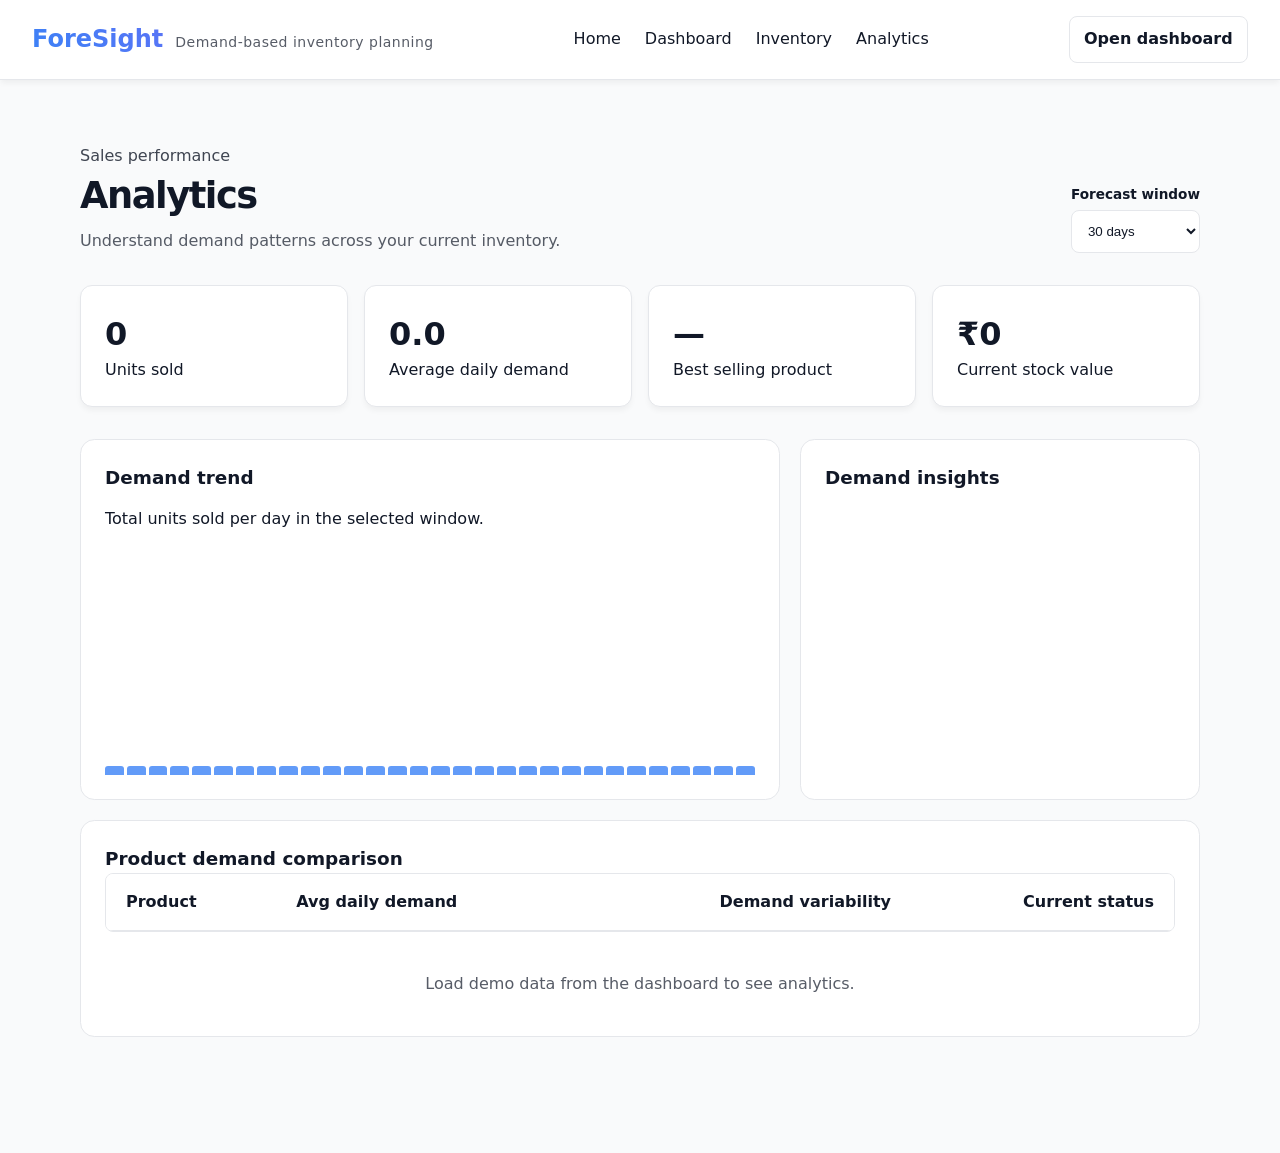
==== ForeSight/analytics.html @ 0a077c53 "Add Inventory and Analytics pages with navigation" ====
<!DOCTYPE html>
<html lang="en"><head><meta charset="UTF-8"><meta name="viewport" content="width=device-width, initial-scale=1.0"><title>Analytics | ForeSight</title><link rel="stylesheet" href="style.css"></head><body><nav class="navbar"><a class="nav-brand" href="index.html">ForeSight <span class="slogan">Demand-based inventory planning</span></a><ul class="nav-links"><li><a href="index.html">Home</a></li><li><a href="dashboard.html">Dashboard</a></li><li><a href="inventory.html">Inventory</a></li><li><a class="active" href="analytics.html">Analytics</a></li></ul><a class="nav-cta" href="dashboard.html">Open dashboard</a></nav><main class="app-page"><header class="dashboard-header"><div><p class="eyebrow">Sales performance</p><h1>Analytics</h1><p>Understand demand patterns across your current inventory.</p></div><label class="window-picker" for="analytics-window">Forecast window <select id="analytics-window"><option value="7">7 days</option><option value="14">14 days</option><option value="30" selected>30 days</option><option value="60">60 days</option></select></label></header><section class="summary-grid"><article class="summary-card"><span id="analytics-sales" class="count">0</span><span class="label">Units sold</span></article><article class="summary-card"><span id="analytics-demand" class="count">0</span><span class="label">Average daily demand</span></article><article class="summary-card"><span id="analytics-best" class="count count-text">—</span><span class="label">Best selling product</span></article><article class="summary-card"><span id="analytics-value" class="count">₹0</span><span class="label">Current stock value</span></article></section><section class="analytics-layout"><section class="workspace-card"><h2>Demand trend</h2><p>Total units sold per day in the selected window.</p><div id="trend-chart" class="trend-chart"></div></section><section class="workspace-card"><h2>Demand insights</h2><div id="insights-list" class="insights-list"></div></section></section><section class="workspace-card"><h2>Product demand comparison</h2><div class="table-scroll"><table><thead><tr><th>Product</th><th>Avg daily demand</th><th>Demand variability</th><th>Current status</th></tr></thead><tbody id="analytics-body"></tbody></table></div><p id="analytics-empty" class="empty-copy">Load demo data from the dashboard to see analytics.</p></section></main><script src="js/storage.js"></script><script src="js/forecast.js"></script><script src="js/analytics.js"></script></body></html>
---- ForeSight/style.css ----
:root {
    --bg: #f9fafb;
    --text: #111827;
    --card-bg: #ffffff;
    --border: #e5e7eb;
    --primary: #3b82f6;
    --primary-hover: #2563eb;

    --status-reorder-text: #b91c1c;
    --status-reorder-border: #fca5a5;
    --status-reorder-bg: #fef2f2;

    --status-low-text: #a16207;
    --status-low-border: #fde047;
    --status-low-bg: #fef9c3;

    --status-ok-text: #15803d;
    --status-ok-border: #86efac;
    --status-ok-bg: #f0fdf4;
}

@media (prefers-color-scheme: dark) {
    :root {
        --bg: #111827;
        --text: #f9fafb;
        --card-bg: #1f2937;
        --border: #374151;
        --primary: #3b82f6;
        --primary-hover: #60a5fa;

        --status-reorder-text: #fca5a5;
        --status-reorder-border: #991b1b;
        --status-reorder-bg: #450a0a;

        --status-low-text: #fde047;
        --status-low-border: #a16207;
        --status-low-bg: #422c00;

        --status-ok-text: #86efac;
        --status-ok-border: #166534;
        --status-ok-bg: #052e16;
    }
}

html {
    scroll-behavior: smooth;
    scroll-padding-top: 80px;
}

body {
    font-family: system-ui, -apple-system, sans-serif;
    background-color: var(--bg);
    color: var(--text);
    margin: 0;
    padding: 0 2rem 2rem 2rem;
    line-height: 1.5;
}

.navbar {
    position: sticky;
    top: 0;
    background: var(--card-bg);
    padding: 1rem 2rem;
    margin: 0 -2rem 2rem -2rem;
    display: flex;
    justify-content: space-between;
    align-items: center;
    border-bottom: 1px solid var(--border);
    z-index: 100;
    box-shadow: 0 4px 6px -1px rgba(0, 0, 0, 0.05);
}

.nav-brand {
    font-size: 1.5rem;
    font-weight: 800;
    color: var(--primary);
    background: linear-gradient(45deg, var(--primary), #8b5cf6);
    -webkit-background-clip: text;
    -webkit-text-fill-color: transparent;
    display: flex;
    align-items: baseline;
    gap: 0.75rem;
}

.nav-brand .slogan {
    font-size: 0.875rem;
    font-weight: 500;
    -webkit-text-fill-color: var(--text);
    color: var(--text);
    opacity: 0.7;
    background: none;
    letter-spacing: 0.5px;
}

.nav-links {
    list-style: none;
    display: flex;
    gap: 1.5rem;
    margin: 0;
    padding: 0;
}

.nav-links a {
    text-decoration: none;
    color: var(--text);
    font-weight: 500;
    transition: color 0.2s ease;
}

.nav-links a:hover {
    color: var(--primary);
}

header {
    margin-bottom: 2rem;
}

header h1 {
    margin: 0 0 0.5rem 0;
}

header p {
    margin: 0;
    color: var(--text);
    opacity: 0.8;
}

.summary-grid {
    display: grid;
    grid-template-columns: repeat(auto-fit, minmax(200px, 1fr));
    gap: 1rem;
    margin-bottom: 2rem;
}

.summary-card {
    background: var(--card-bg);
    border: 1px solid var(--border);
    border-radius: 0.75rem;
    padding: 1.5rem;
    display: flex;
    flex-direction: column;
    box-shadow: 0 4px 6px -1px rgba(0, 0, 0, 0.05);
    transition: transform 0.2s ease, box-shadow 0.2s ease;
}

.summary-card:hover {
    transform: translateY(-2px);
    box-shadow: 0 10px 15px -3px rgba(0, 0, 0, 0.1);
}

.summary-card .count {
    font-size: 2rem;
    font-weight: bold;
}

form.card {
    background: var(--card-bg);
    border: 1px solid var(--border);
    border-radius: 0.75rem;
    padding: 2rem;
    margin-bottom: 2rem;
    box-shadow: 0 4px 6px -1px rgba(0, 0, 0, 0.05);
}

.form-row {
    margin-bottom: 1rem;
    display: flex;
    flex-direction: column;
}

.form-row label {
    margin-bottom: 0.25rem;
    font-weight: 500;
}

input,
select {
    padding: 0.75rem;
    border: 1px solid var(--border);
    border-radius: 0.5rem;
    background: var(--card-bg);
    color: var(--text);
    transition: border-color 0.2s ease, box-shadow 0.2s ease;
}

input:focus-visible,
select:focus-visible {
    outline: none;
    border-color: var(--primary);
    box-shadow: 0 0 0 3px rgba(59, 130, 246, 0.2);
}

button:focus-visible {
    outline: 2px solid var(--primary);
    outline-offset: 2px;
}

button {
    background: var(--primary);
    color: white;
    border: none;
    padding: 0.75rem 1.5rem;
    border-radius: 0.5rem;
    cursor: pointer;
    font-weight: 600;
    transition: background-color 0.2s ease, transform 0.1s ease;
}

button:hover {
    background: var(--primary-hover);
    transform: translateY(-1px);
}

button:active {
    transform: translateY(0);
}

.window-control {
    display: flex;
    gap: 1rem;
    align-items: center;
    margin-bottom: 1rem;
    flex-wrap: wrap;
}

.table-scroll {
    overflow-x: auto;
    background: var(--card-bg);
    border: 1px solid var(--border);
    border-radius: 0.5rem;
}

table {
    width: 100%;
    border-collapse: collapse;
}

th, td {
    padding: 1rem 1.25rem;
    text-align: left;
    border-bottom: 1px solid var(--border);
    white-space: nowrap;
}

th {
    background: var(--card-bg);
    position: sticky;
    top: 0;
    font-weight: 600;
}

td:nth-child(n+3) {
    text-align: right;
    font-variant-numeric: tabular-nums;
}

th:nth-child(n+3) {
    text-align: right;
}

.category-badge {
    background: rgba(128, 128, 128, 0.1);
    padding: 0.25rem 0.5rem;
    border-radius: 0.25rem;
    font-size: 0.75rem;
    font-weight: 600;
    text-transform: uppercase;
    letter-spacing: 0.5px;
    color: var(--text);
    opacity: 0.8;
}

.status-reorder {
    background-color: var(--status-reorder-bg);
}

.status-low {
    background-color: var(--status-low-bg);
}

.status-ok {
    background-color: var(--status-ok-bg);
}

span.status-reorder,
span.status-low,
span.status-ok {
    display: inline-block;
    padding: 0.25rem 0.75rem;
    border-radius: 9999px;
    font-size: 0.875rem;
    font-weight: 500;
}

span.status-reorder {
    color: var(--status-reorder-text);
    border: 1px solid var(--status-reorder-border);
}

span.status-low {
    color: var(--status-low-text);
    border: 1px solid var(--status-low-border);
}

span.status-ok {
    color: var(--status-ok-text);
    border: 1px solid var(--status-ok-border);
}

#empty-state {
    text-align: center;
    padding: 3rem;
    color: var(--text);
    opacity: 0.7;
    background: var(--card-bg);
    border: 1px dashed var(--border);
    border-radius: 0.5rem;
}

#toast {
    position: fixed;
    bottom: 2rem;
    right: 2rem;
    background: var(--text);
    color: var(--bg);
    padding: 1rem 1.5rem;
    border-radius: 0.5rem;
    box-shadow: 0 4px 6px -1px rgba(0, 0, 0, 0.1);
    z-index: 50;
    transition: opacity 0.3s;
}

.hidden {
    display: none !important;
}

@media (max-width: 700px) {
    .table-scroll {
        overflow-x: auto;
    }
}

.modal {
    position: fixed;
    top: 0; left: 0; right: 0; bottom: 0;
    background: rgba(0, 0, 0, 0.5);
    display: flex;
    justify-content: center;
    align-items: center;
    z-index: 1000;
    backdrop-filter: blur(4px);
    
    opacity: 0;
    visibility: hidden;
    transition: opacity 0.3s ease, visibility 0.3s ease;
}

.modal.show {
    opacity: 1;
    visibility: visible;
}

.modal-content {
    background: var(--card-bg);
    border-radius: 0.75rem;
    width: 90%;
    max-width: 500px;
    max-height: 80vh;
    box-shadow: 0 20px 25px -5px rgba(0, 0, 0, 0.1);
    
    display: flex;
    flex-direction: column;
    overflow: hidden;
    
    transform: translateY(20px) scale(0.95);
    transition: transform 0.4s cubic-bezier(0.175, 0.885, 0.32, 1.275);
}

.modal.show .modal-content {
    transform: translateY(0) scale(1);
}

.modal-header {
    display: flex;
    justify-content: space-between;
    align-items: center;
    padding: 1.5rem 2rem;
    border-bottom: 1px solid var(--border);
    background: var(--card-bg);
    z-index: 10;
}

.modal-header h2 {
    margin: 0;
    font-size: 1.25rem;
}

#modal-close {
    background: none;
    border: none;
    font-size: 2rem;
    line-height: 1;
    color: var(--text);
    cursor: pointer;
    padding: 0 0.5rem;
    opacity: 0.7;
}

#modal-close:hover {
    opacity: 1;
    background: none;
    transform: none;
}

.modal-list-container {
    padding: 1rem 2rem 2rem 2rem;
    overflow-y: auto;
    margin: 0;
}

.modal-list-container ul {
    list-style: none;
    padding: 0;
    margin: 0 0 1rem 0;
}

.modal-list-container li {
    padding: 0.75rem 0;
    border-bottom: 1px solid var(--border);
    display: flex;
    justify-content: space-between;
    align-items: center;
}

.modal-list-container ul li:last-child {
    border-bottom: none;
}

.modal-list-container li span {
    font-size: 0.875rem;
    opacity: 0.7;
    background: var(--bg);
    padding: 0.25rem 0.5rem;
    border-radius: 0.25rem;
}

/* Four-page Phase 1 product experience */
.nav-cta, .button-secondary { border: 1px solid var(--border); border-radius: .5rem; color: var(--text); font-weight: 700; padding: .65rem .9rem; text-decoration: none; background: var(--card-bg); }
.nav-cta:hover, .button-secondary:hover { border-color: var(--primary); color: var(--primary); }
.marketing-page { padding-bottom: 0; }.hero, .feature-section, .steps-section, .final-cta, .app-page { max-width: 1120px; margin-left: auto; margin-right: auto; }.hero { display: grid; grid-template-columns: 1.05fr .95fr; gap: 4rem; align-items: center; padding: 5rem 0; }.hero h1 { font-size: clamp(2.7rem, 6vw, 4.8rem); letter-spacing: -.06em; line-height: 1.02; margin: 0 0 1.25rem; }.hero-copy { font-size: 1.15rem; max-width: 590px; opacity: .75; }.hero-actions, .quick-actions, .toolbar-actions, .form-actions { align-items: center; display: flex; gap: 1rem; flex-wrap: wrap; }.hero-actions { margin-top: 2rem; }.text-link { color: var(--primary); font-weight: 700; text-decoration: none; }.preview-card, .workspace-card, .info-card, .final-cta { background: var(--card-bg); border: 1px solid var(--border); border-radius: .9rem; }.preview-card { box-shadow: 0 24px 50px rgba(15,23,42,.12); padding: 1.5rem; }.preview-top, .preview-stats, .preview-row, .section-toolbar, .dashboard-header, .sale-card, .product-item { display: flex; justify-content: space-between; gap: 1rem; }.preview-label, .preview-date { font-size: .8rem; margin: 0 0 .25rem; opacity: .65; }.preview-stats { margin: 1.5rem 0; }.preview-stats div { background: var(--bg); border-radius: .65rem; display: grid; flex: 1; padding: .9rem; }.preview-stats strong { font-size: 1.4rem; }.preview-stats span { font-size: .78rem; opacity: .7; }.preview-alert { color: var(--status-reorder-text); }.preview-table { border: 1px solid var(--border); border-radius: .6rem; overflow: hidden; }.preview-row { align-items: center; border-bottom: 1px solid var(--border); font-size: .82rem; padding: .85rem; }.preview-row:last-child { border-bottom: 0; }.preview-head { background: var(--bg); font-weight: 700; opacity: .75; }.preview-badge, .product-metrics b { border-radius: 999px; padding: .25rem .5rem; }.preview-badge { font-size: .7rem; }.preview-badge.danger { background: var(--status-reorder-bg); color: var(--status-reorder-text); }.preview-badge.success { background: var(--status-ok-bg); color: var(--status-ok-text); }
.feature-section, .steps-section { padding: 4rem 0; }.section-heading { max-width: 620px; margin-bottom: 2rem; }.section-heading h2, .final-cta h2 { font-size: clamp(1.8rem, 3vw, 2.6rem); letter-spacing: -.035em; margin: 0 0 .75rem; }.section-heading > p:last-child { opacity: .75; }.feature-grid, .steps { display: grid; grid-template-columns: repeat(3, 1fr); gap: 1rem; }.feature-grid .info-card { padding: 1.5rem; }.feature-icon { color: var(--primary); font-size: 1.5rem; }.feature-grid h3, .steps h3 { margin: .7rem 0 .45rem; }.steps { grid-template-columns: repeat(4,1fr); list-style: none; margin: 0; padding: 0; }.steps li { border-top: 2px solid var(--border); padding-top: 1rem; }.steps li > span { color: var(--primary); font-weight: 800; }.steps p { margin: 0; opacity: .7; }.final-cta { align-items: center; display: flex; justify-content: space-between; margin-bottom: 4rem; padding: 2.5rem; }.site-footer { border-top: 1px solid var(--border); display: flex; flex-wrap: wrap; gap: 1rem 2rem; justify-content: space-between; margin: 0 -2rem; padding: 2rem; }.site-footer p, .site-footer small { opacity: .65; }.site-footer div { display: flex; gap: 1rem; }.site-footer a { color: var(--text); text-decoration: none; }
.app-page { padding: 2rem 0 4rem; }.dashboard-header { align-items: end; margin-bottom: 2rem; }.dashboard-header h1 { margin: 0; font-size: 2.3rem; letter-spacing: -.04em; }.dashboard-header p:not(.eyebrow), .section-toolbar p, .sale-card p:not(.eyebrow) { margin: .35rem 0 0; opacity: .7; }.workspace-card { margin-bottom: 1.25rem; padding: 1.5rem; }.section-toolbar { align-items: center; margin-bottom: 1.25rem; }.section-toolbar h2, .workspace-card h2 { font-size: 1.15rem; margin: 0; }.summary-card { cursor: pointer; text-align: left; }.summary-card.status-card-reorder { border-left: 4px solid var(--status-reorder-text); }.summary-card.status-card-low { border-left: 4px solid var(--status-low-text); }.summary-card.status-card-ok { border-left: 4px solid var(--status-ok-text); }.button-danger { background: var(--status-reorder-text); }.sale-card { align-items: center; }.sale-card > div { max-width: 360px; }.sale-card form { display: grid; flex: 1; gap: .75rem; grid-template-columns: repeat(4, 1fr); }.sale-card .form-row { margin: 0; }.sale-card button { align-self: end; }.inventory-layout { display: grid; grid-template-columns: minmax(310px,.8fr) minmax(0,1.2fr); gap: 1.25rem; }.form-grid { display: grid; grid-template-columns: repeat(2,1fr); gap: .75rem; }.form-grid .form-row { margin: 0; }.form-actions { margin-top: 1rem; justify-content: end; }.product-list { display: grid; gap: .75rem; }.product-item { align-items: center; background: var(--bg); border: 1px solid var(--border); border-radius: .6rem; padding: 1rem; }.product-item h3 { font-size: 1rem; margin: 0 0 .3rem; }.product-item p { font-size: .85rem; margin: 0; opacity: .7; }.product-metrics { align-items: center; display: flex; flex-wrap: wrap; gap: .6rem; font-size: .8rem; justify-content: end; }.empty-copy { opacity: .7; text-align: center; padding: 1.5rem 0 0; }.analytics-layout { display: grid; grid-template-columns: 1.4fr .8fr; gap: 1.25rem; }.trend-chart { align-items: end; display: flex; gap: 3px; height: 220px; margin-top: 1.5rem; }.trend-chart span { background: var(--primary); border-radius: 3px 3px 0 0; flex: 1; min-width: 2px; opacity: .8; }.insights-list { display: grid; gap: .75rem; margin-top: 1rem; }.insights-list p { background: var(--bg); border-radius: .5rem; margin: 0; padding: .85rem; }.window-picker { display: grid; font-size: .85rem; gap: .3rem; font-weight: 700; }
@media (max-width: 800px) { .hero, .inventory-layout, .analytics-layout { grid-template-columns: 1fr; gap: 2rem; }.feature-grid, .steps { grid-template-columns: 1fr 1fr; }.sale-card { align-items: stretch; flex-direction: column; }.sale-card form { grid-template-columns: 1fr 1fr; }.dashboard-header { align-items: flex-start; flex-direction: column; }.site-footer { margin: 0 -2rem; } }
@media (max-width: 520px) { .feature-grid, .steps, .form-grid, .sale-card form { grid-template-columns: 1fr; }.hero { padding: 3rem 0; }.final-cta { align-items: flex-start; flex-direction: column; }.preview-stats { flex-direction: column; }.product-item { align-items: flex-start; flex-direction: column; }.product-metrics { justify-content: flex-start; } }
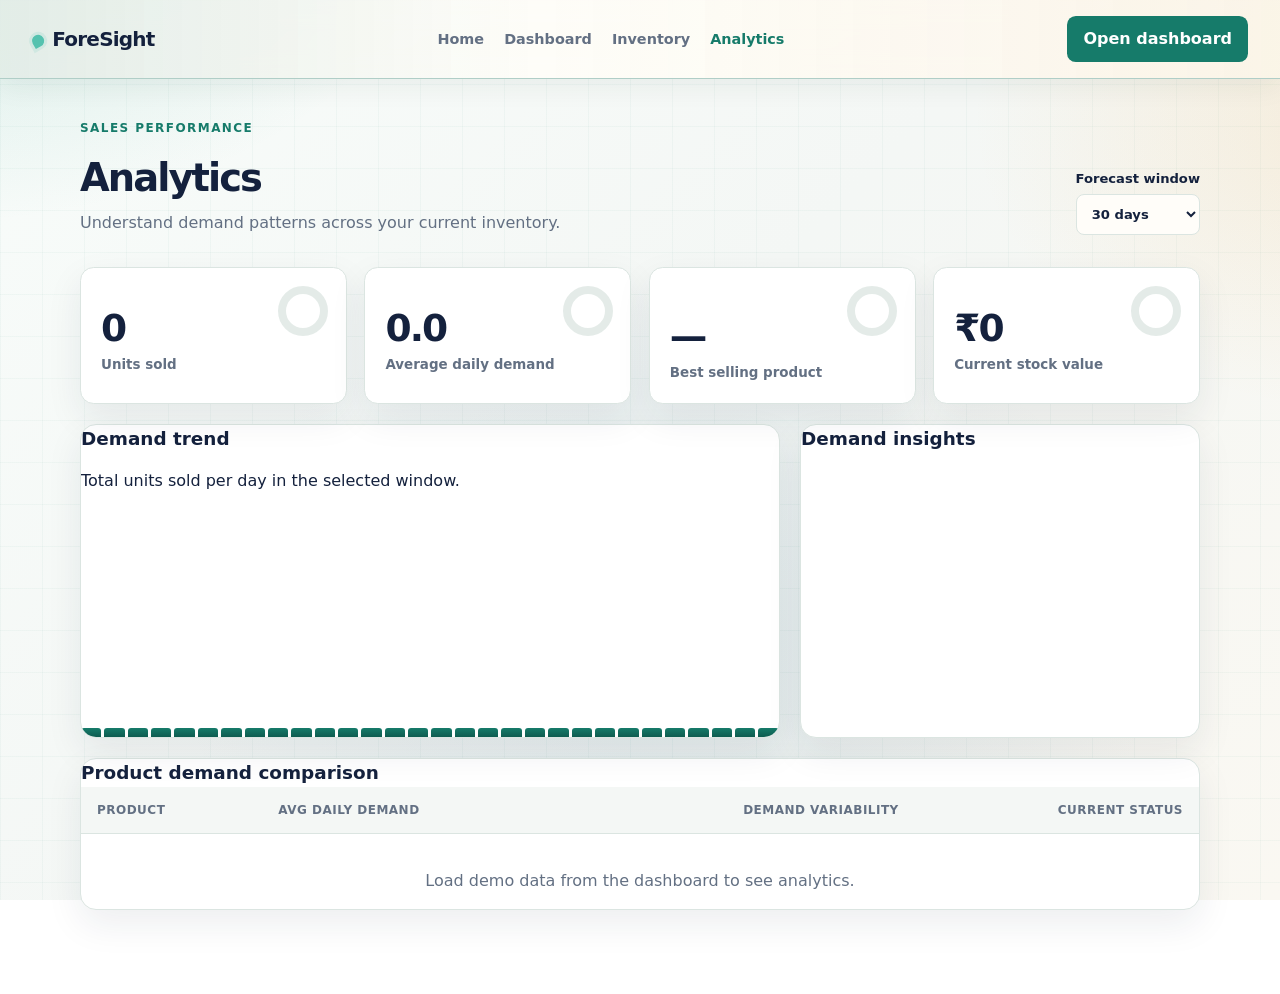
==== commit 2d35d250: "Updated Inventory Page's UI" ====
--- a/ForeSight/analytics.html
+++ b/ForeSight/analytics.html
@@ -1,2 +1,2 @@
 <!DOCTYPE html>
-<html lang="en"><head><meta charset="UTF-8"><meta name="viewport" content="width=device-width, initial-scale=1.0"><title>Analytics | ForeSight</title><link rel="stylesheet" href="style.css"></head><body><nav class="navbar"><a class="nav-brand" href="index.html">ForeSight <span class="slogan">Demand-based inventory planning</span></a><ul class="nav-links"><li><a href="index.html">Home</a></li><li><a href="dashboard.html">Dashboard</a></li><li><a href="inventory.html">Inventory</a></li><li><a class="active" href="analytics.html">Analytics</a></li></ul><a class="nav-cta" href="dashboard.html">Open dashboard</a></nav><main class="app-page"><header class="dashboard-header"><div><p class="eyebrow">Sales performance</p><h1>Analytics</h1><p>Understand demand patterns across your current inventory.</p></div><label class="window-picker" for="analytics-window">Forecast window <select id="analytics-window"><option value="7">7 days</option><option value="14">14 days</option><option value="30" selected>30 days</option><option value="60">60 days</option></select></label></header><section class="summary-grid"><article class="summary-card"><span id="analytics-sales" class="count">0</span><span class="label">Units sold</span></article><article class="summary-card"><span id="analytics-demand" class="count">0</span><span class="label">Average daily demand</span></article><article class="summary-card"><span id="analytics-best" class="count count-text">—</span><span class="label">Best selling product</span></article><article class="summary-card"><span id="analytics-value" class="count">₹0</span><span class="label">Current stock value</span></article></section><section class="analytics-layout"><section class="workspace-card"><h2>Demand trend</h2><p>Total units sold per day in the selected window.</p><div id="trend-chart" class="trend-chart"></div></section><section class="workspace-card"><h2>Demand insights</h2><div id="insights-list" class="insights-list"></div></section></section><section class="workspace-card"><h2>Product demand comparison</h2><div class="table-scroll"><table><thead><tr><th>Product</th><th>Avg daily demand</th><th>Demand variability</th><th>Current status</th></tr></thead><tbody id="analytics-body"></tbody></table></div><p id="analytics-empty" class="empty-copy">Load demo data from the dashboard to see analytics.</p></section></main><script src="js/storage.js"></script><script src="js/forecast.js"></script><script src="js/analytics.js"></script></body></html>
+<html lang="en"><head><meta charset="UTF-8"><meta name="viewport" content="width=device-width, initial-scale=1.0"><title>Analytics | ForeSight</title><link rel="icon" href="favicon.svg" type="image/svg+xml"><link rel="stylesheet" href="style.css"></head><body><nav class="navbar"><a class="nav-brand" href="index.html">ForeSight <span class="slogan">Demand-based inventory planning</span></a><ul class="nav-links"><li><a href="index.html">Home</a></li><li><a href="dashboard.html">Dashboard</a></li><li><a href="inventory.html">Inventory</a></li><li><a class="active" href="analytics.html">Analytics</a></li></ul><a class="nav-cta" href="dashboard.html">Open dashboard</a></nav><main class="app-page"><header class="dashboard-header"><div><p class="eyebrow">Sales performance</p><h1>Analytics</h1><p>Understand demand patterns across your current inventory.</p></div><label class="window-picker" for="analytics-window">Forecast window <select id="analytics-window"><option value="7">7 days</option><option value="14">14 days</option><option value="30" selected>30 days</option><option value="60">60 days</option></select></label></header><section class="summary-grid"><article class="summary-card"><span id="analytics-sales" class="count">0</span><span class="label">Units sold</span></article><article class="summary-card"><span id="analytics-demand" class="count">0</span><span class="label">Average daily demand</span></article><article class="summary-card"><span id="analytics-best" class="count count-text">—</span><span class="label">Best selling product</span></article><article class="summary-card"><span id="analytics-value" class="count">₹0</span><span class="label">Current stock value</span></article></section><section class="analytics-layout"><section class="workspace-card"><h2>Demand trend</h2><p>Total units sold per day in the selected window.</p><div id="trend-chart" class="trend-chart"></div></section><section class="workspace-card"><h2>Demand insights</h2><div id="insights-list" class="insights-list"></div></section></section><section class="workspace-card"><h2>Product demand comparison</h2><div class="table-scroll"><table><thead><tr><th>Product</th><th>Avg daily demand</th><th>Demand variability</th><th>Current status</th></tr></thead><tbody id="analytics-body"></tbody></table></div><p id="analytics-empty" class="empty-copy">Load demo data from the dashboard to see analytics.</p></section></main><script src="js/storage.js"></script><script src="js/forecast.js"></script><script src="js/analytics.js"></script></body></html>
--- a/ForeSight/style.css
+++ b/ForeSight/style.css
@@ -1,454 +1,419 @@
-:root {
-    --bg: #f9fafb;
-    --text: #111827;
-    --card-bg: #ffffff;
-    --border: #e5e7eb;
-    --primary: #3b82f6;
-    --primary-hover: #2563eb;
-
-    --status-reorder-text: #b91c1c;
-    --status-reorder-border: #fca5a5;
-    --status-reorder-bg: #fef2f2;
-
-    --status-low-text: #a16207;
-    --status-low-border: #fde047;
-    --status-low-bg: #fef9c3;
-
-    --status-ok-text: #15803d;
-    --status-ok-border: #86efac;
-    --status-ok-bg: #f0fdf4;
-}
-
-@media (prefers-color-scheme: dark) {
-    :root {
-        --bg: #111827;
-        --text: #f9fafb;
-        --card-bg: #1f2937;
-        --border: #374151;
-        --primary: #3b82f6;
-        --primary-hover: #60a5fa;
-
-        --status-reorder-text: #fca5a5;
-        --status-reorder-border: #991b1b;
-        --status-reorder-bg: #450a0a;
-
-        --status-low-text: #fde047;
-        --status-low-border: #a16207;
-        --status-low-bg: #422c00;
-
-        --status-ok-text: #86efac;
-        --status-ok-border: #166534;
-        --status-ok-bg: #052e16;
+:root { --ink:#14213d; --muted:#637083; --paper:#fffdf9; --canvas:#f4f7f5; --card:#ffffff; --line:#dbe5e1; --brand:#167b6a; --brand-dark:#0e5c50; --accent:#f0ae4f; --danger:#d65d4a; --danger-soft:#fff1ed; --warning:#b87916; --warning-soft:#fff8e8; --success:#267b58; --success-soft:#ecf8f1; --shadow:0 14px 36px rgba(20,33,61,.08); }
+@media (prefers-color-scheme: dark) { :root { --ink:#eef5f2; --muted:#b2c0ba; --paper:#12201f; --canvas:#0c1716; --card:#162625; --line:#29403d; --brand:#52bba9; --brand-dark:#8de0d0; --accent:#f3c46c; --danger:#ff9c89; --danger-soft:#452824; --warning:#ffd375; --warning-soft:#3d331d; --success:#86d5ac; --success-soft:#173c2d; --shadow:none; } }
+* { box-sizing:border-box; } html { scroll-behavior:smooth; } body { background:radial-gradient(ellipse 52rem 33rem at -6% -12%,rgba(56,164,143,.22),transparent 63%),radial-gradient(ellipse 40rem 29rem at 108% 13%,rgba(240,174,79,.16),transparent 64%),radial-gradient(ellipse 46rem 34rem at 52% 72%,rgba(76,142,176,.12),transparent 67%),radial-gradient(ellipse 34rem 24rem at 50% 116%,rgba(76,157,135,.13),transparent 65%),linear-gradient(rgba(22,123,106,.035) 1px,transparent 1px),linear-gradient(90deg,rgba(22,123,106,.035) 1px,transparent 1px),linear-gradient(135deg,#f8fcfa 0%,var(--canvas) 48%,#faf8f2 100%); background-attachment:fixed; background-size:auto,auto,auto,auto,42px 42px,42px 42px,auto; color:var(--ink); font-family:Inter,ui-sans-serif,system-ui,-apple-system,"Segoe UI",sans-serif; line-height:1.5; margin:0; padding:0 2rem; } a { color:inherit; } button,input,select { font:inherit; } button { border:0; cursor:pointer; } button:focus-visible,a:focus-visible,input:focus-visible,select:focus-visible { outline:3px solid color-mix(in srgb,var(--brand) 35%,transparent); outline-offset:3px; }
+.navbar { align-items:center; background:color-mix(in srgb,var(--paper) 92%,transparent); backdrop-filter:blur(12px); border-bottom:1px solid var(--line); display:flex; gap:1.5rem; justify-content:space-between; margin:0 -2rem; padding:1rem 2rem; position:sticky; top:0; z-index:10; }.nav-brand { color:var(--ink); font-size:1.25rem; font-weight:850; letter-spacing:-.04em; text-decoration:none; white-space:nowrap; }.nav-brand::before { background:var(--brand); border-radius:50% 50% 50% 0; content:""; display:inline-block; height:.65rem; margin-right:.45rem; transform:rotate(-30deg); width:.65rem; }.slogan { color:var(--muted); font-size:.72rem; font-weight:600; letter-spacing:0; margin-left:.35rem; }.nav-links { display:flex; gap:1.25rem; list-style:none; margin:0; padding:0; }.nav-links a { color:var(--muted); font-size:.9rem; font-weight:700; text-decoration:none; }.nav-links a:hover,.nav-links .active { color:var(--brand); }.nav-cta,.button-link,button:not(#modal-close) { background:var(--brand); border-radius:.55rem; color:white; font-weight:800; padding:.7rem 1rem; text-decoration:none; transition:transform .18s,background .18s; }.nav-cta:hover,.button-link:hover,button:not(#modal-close):hover { background:var(--brand-dark); transform:translateY(-1px); }.button-secondary { background:transparent; border:1px solid var(--line); border-radius:.55rem; color:var(--ink); font-weight:800; padding:.68rem .95rem; text-decoration:none; }.button-danger { background:var(--danger)!important; }.hidden { display:none!important; }.eyebrow { color:var(--brand); font-size:.75rem; font-weight:850; letter-spacing:.12em; margin:0 0 .7rem; text-transform:uppercase; }
+.hero,.feature-section,.steps-section,.final-cta,.app-page { margin-left:auto; margin-right:auto; max-width:1120px; }.hero { align-items:center; display:grid; gap:4rem; grid-template-columns:1fr .9fr; padding:5.5rem 0; }.hero h1 { font-size:clamp(2.8rem,6vw,5rem); letter-spacing:-.07em; line-height:1; margin:0; }.hero-copy { color:var(--muted); font-size:1.1rem; margin:1.4rem 0 0; max-width:560px; }.hero-actions { align-items:center; display:flex; gap:1.3rem; margin-top:2rem; }.text-link { color:var(--brand); font-weight:800; text-decoration:none; }.preview-card,.workspace-card,.info-card,.final-cta { background:var(--card); border:1px solid var(--line); border-radius:1rem; box-shadow:var(--shadow); }.preview-card { padding:1.5rem; }.preview-top,.preview-stats,.preview-row,.section-toolbar,.dashboard-header,.sale-card,.product-item { display:flex; gap:1rem; justify-content:space-between; }.preview-label,.preview-date { color:var(--muted); font-size:.78rem; margin:0 0 .2rem; }.preview-stats { margin:1.5rem 0; }.preview-stats div { background:var(--canvas); border-radius:.7rem; display:grid; flex:1; padding:.8rem; }.preview-stats strong { font-size:1.35rem; }.preview-stats span { color:var(--muted); font-size:.75rem; }.preview-alert strong { color:var(--danger); }.preview-table { border:1px solid var(--line); border-radius:.7rem; overflow:hidden; }.preview-row { align-items:center; border-bottom:1px solid var(--line); font-size:.8rem; padding:.8rem; }.preview-row:last-child { border:0; }.preview-head { background:var(--canvas); color:var(--muted); font-weight:800; }.preview-badge,.status-reorder,.status-low,.status-ok { border-radius:999px; display:inline-block; font-size:.75rem; font-weight:800; padding:.25rem .55rem; white-space:nowrap; }.danger,.status-reorder { background:var(--danger-soft); color:var(--danger); }.success,.status-ok { background:var(--success-soft); color:var(--success); }.status-low { background:var(--warning-soft); color:var(--warning); }
+.feature-section,.steps-section { padding:3.5rem 0; }.section-heading { margin-bottom:2rem; max-width:640px; }.section-heading h2,.final-cta h2 { font-size:clamp(1.9rem,3vw,2.7rem); letter-spacing:-.045em; line-height:1.1; margin:0; }.section-heading p:last-child { color:var(--muted); }.feature-grid,.steps { display:grid; gap:1rem; grid-template-columns:repeat(3,1fr); }.info-card { padding:1.5rem; }.feature-icon { color:var(--accent); font-size:1.5rem; }.info-card h3,.steps h3 { margin:.6rem 0 .35rem; }.info-card p,.steps p { color:var(--muted); margin:0; }.steps { grid-template-columns:repeat(4,1fr); list-style:none; margin:0; padding:0; }.steps li { border-top:2px solid var(--line); padding-top:1rem; }.steps li>span { color:var(--brand); font-weight:850; }.final-cta { align-items:center; display:flex; justify-content:space-between; margin-bottom:4rem; padding:2.5rem; }.site-footer { border-top:1px solid var(--line); color:var(--muted); display:flex; flex-wrap:wrap; font-size:.85rem; gap:1rem 2rem; justify-content:space-between; margin:0 -2rem; padding:2rem; }.site-footer .nav-brand { color:var(--ink); }.site-footer div { display:flex; gap:1rem; }.site-footer a { text-decoration:none; }
+.app-page { padding:2.5rem 0 4rem; }.dashboard-header { align-items:end; margin-bottom:2rem; }.dashboard-header h1 { font-size:2.4rem; letter-spacing:-.05em; margin:0; }.dashboard-header p:not(.eyebrow),.section-toolbar p,.sale-card p:not(.eyebrow) { color:var(--muted); margin:.3rem 0 0; }.quick-actions,.toolbar-actions,.form-actions { display:flex; flex-wrap:wrap; gap:.7rem; }.summary-grid { display:grid; gap:1rem; grid-template-columns:repeat(4,1fr); margin-bottom:1.25rem; }.summary-card { background:var(--card); border:1px solid var(--line); border-radius:.85rem; box-shadow:var(--shadow); color:var(--ink); display:flex; flex-direction:column; padding:1.25rem; text-align:left; }.summary-card .count { font-size:2rem; font-weight:850; letter-spacing:-.05em; }.summary-card .count-text { font-size:1rem; padding-top:.5rem; }.summary-card .label { color:var(--muted); font-size:.8rem; margin-top:.2rem; }.status-card-reorder { border-top:4px solid var(--danger); }.status-card-low { border-top:4px solid var(--warning); }.status-card-ok { border-top:4px solid var(--success); }.workspace-card { margin-bottom:1.25rem; padding:1.5rem; }.section-toolbar { align-items:center; margin-bottom:1.25rem; }.section-toolbar h2,.workspace-card h2 { font-size:1.15rem; margin:0; }.table-scroll { border:1px solid var(--line); border-radius:.7rem; overflow-x:auto; } table { border-collapse:collapse; min-width:870px; width:100%; } th,td { border-bottom:1px solid var(--line); padding:.9rem 1rem; text-align:left; white-space:nowrap; } th { background:var(--canvas); color:var(--muted); font-size:.75rem; letter-spacing:.04em; text-transform:uppercase; } td:nth-child(n+3),th:nth-child(n+3) { font-variant-numeric:tabular-nums; text-align:right; } tr:last-child td { border-bottom:0; } tr.status-reorder { background:color-mix(in srgb,var(--danger-soft) 50%,transparent); } tr.status-low { background:color-mix(in srgb,var(--warning-soft) 50%,transparent); } #empty-state,.empty-copy { color:var(--muted); padding:1.2rem 0 0; text-align:center; }.sale-card { align-items:center; }.sale-card>div { max-width:360px; }.sale-card form { display:grid; flex:1; gap:.7rem; grid-template-columns:repeat(4,1fr); }.form-row { display:flex; flex-direction:column; gap:.35rem; }.form-row label,.window-picker { font-size:.82rem; font-weight:800; } input,select { background:var(--paper); border:1px solid var(--line); border-radius:.5rem; color:var(--ink); padding:.7rem; }.inventory-layout { display:grid; gap:1.25rem; grid-template-columns:.8fr 1.2fr; }.form-grid { display:grid; gap:.75rem; grid-template-columns:repeat(2,1fr); }.form-actions { justify-content:end; margin-top:1.1rem; }.product-list { display:grid; gap:.75rem; }.product-item { align-items:center; background:var(--canvas); border:1px solid var(--line); border-radius:.65rem; padding:1rem; }.product-item h3 { margin:0 0 .25rem; }.product-item p { color:var(--muted); font-size:.85rem; margin:0; }.product-metrics { align-items:center; display:flex; flex-wrap:wrap; font-size:.8rem; gap:.55rem; justify-content:end; }.analytics-layout { display:grid; gap:1.25rem; grid-template-columns:1.4fr .8fr; }.trend-chart { align-items:end; display:flex; gap:3px; height:220px; margin-top:1.5rem; }.trend-chart span { background:linear-gradient(to top,var(--brand-dark),var(--brand)); border-radius:3px 3px 0 0; flex:1; min-width:2px; }.insights-list { display:grid; gap:.7rem; margin-top:1rem; }.insights-list p { background:var(--canvas); border-radius:.55rem; margin:0; padding:.85rem; }.window-picker { display:grid; gap:.3rem; }
+.modal { align-items:center; background:rgba(10,20,20,.52); display:flex; inset:0; justify-content:center; opacity:0; padding:1rem; pointer-events:none; position:fixed; transition:.2s; visibility:hidden; z-index:30; }.modal.show { opacity:1; pointer-events:auto; visibility:visible; }.modal-content { background:var(--card); border-radius:1rem; max-height:80vh; max-width:560px; overflow:auto; width:100%; }.modal-header { align-items:center; border-bottom:1px solid var(--line); padding:1rem 1.25rem; }.modal-header h2 { margin:0; }.modal-list-container { padding:1.25rem; }.modal-list-container ul { list-style:none; margin:0; padding:0; }.modal-list-container li { border-bottom:1px solid var(--line); display:flex; justify-content:space-between; padding:.7rem 0; } #modal-close { background:transparent; color:var(--ink); font-size:1.6rem; } #toast { background:var(--ink); border-radius:.6rem; bottom:1.5rem; color:var(--paper); font-weight:750; padding:.8rem 1rem; position:fixed; right:1.5rem; z-index:40; }
+@media(max-width:850px){ body{padding:0 1rem}.navbar{align-items:flex-start;flex-wrap:wrap;margin:0 -1rem;padding:1rem}.nav-cta{margin-left:auto}.hero,.inventory-layout,.analytics-layout{grid-template-columns:1fr;gap:2rem}.feature-grid,.steps{grid-template-columns:1fr 1fr}.summary-grid{grid-template-columns:1fr 1fr}.sale-card{align-items:stretch;flex-direction:column}.sale-card form{grid-template-columns:1fr 1fr}.site-footer{margin:0 -1rem}.dashboard-header{align-items:flex-start;flex-direction:column}} @media(max-width:540px){.nav-links{gap:.75rem;order:3;width:100%}.nav-links a{font-size:.8rem}.hero{padding:3.5rem 0}.feature-grid,.steps,.form-grid,.sale-card form{grid-template-columns:1fr}.final-cta{align-items:flex-start;flex-direction:column;padding:1.5rem}.preview-stats{flex-direction:column}.product-item{align-items:flex-start;flex-direction:column}.product-metrics{justify-content:flex-start}.section-toolbar{align-items:stretch;flex-direction:column}.summary-card .count{font-size:1.65rem}}
+
+/* Keep the product name clean and let the navigation do the explaining. */
+.slogan { display: none; }
+
+.site-footer {
+    align-items: center;
+    background: transparent;
+    border-top: 1px solid var(--line);
+    color: var(--muted);
+    display: grid;
+    gap: .45rem 2rem;
+    grid-template-areas:
+        "brand links"
+        "description copyright";
+    grid-template-columns: minmax(0, 1fr) auto;
+    margin-top: 3rem;
+    padding: 1.75rem max(2rem, calc((100vw - 1120px) / 2));
+}
+
+.site-footer .nav-brand { color: var(--ink); grid-area: brand; }
+.site-footer .nav-brand::before { background: var(--brand); }
+.site-footer p { grid-area: description; margin: 0; max-width: 360px; }
+.site-footer div { grid-area: links; justify-content: flex-end; }
+.site-footer small { grid-area: copyright; justify-self: end; }
+.site-footer a { color: var(--muted); font-weight: 700; }
+.site-footer a:hover { color: var(--brand); }
+.site-footer small { color: var(--muted); }
+
+/* Evaluation hand-off wording for the Home-page footer. */
+.site-footer small { font-size: 0; }
+.site-footer small::after {
+    content: "© 2026 ForeSight. Phase 1 Evaluation.";
+    font-size: .85rem;
+}
+
+/* The SKU field was removed, so let the final inventory field use the full row. */
+#product-form .form-grid .form-row:last-child {
+    grid-column: 1 / -1;
+}
+
+#product-form .form-actions {
+    border-top: 1px solid var(--line);
+    justify-content: flex-start;
+    margin-top: 1.35rem;
+    padding-top: 1.1rem;
+}
+
+#product-form .form-actions button {
+    min-width: 132px;
+}
+
+@media (max-width: 540px) {
+    .site-footer {
+        grid-template-areas:
+            "brand"
+            "description"
+            "links"
+            "copyright";
+        grid-template-columns: 1fr;
     }
-}
-
-html {
-    scroll-behavior: smooth;
-    scroll-padding-top: 80px;
-}
-
-body {
-    font-family: system-ui, -apple-system, sans-serif;
-    background-color: var(--bg);
-    color: var(--text);
+    .site-footer div { justify-content: flex-start; }
+    .site-footer small { justify-self: start; }
+}
+
+/* Dashboard hierarchy: the sale action comes before the forecast review. */
+.quick-actions { justify-content: flex-end; }
+.summary-grid { gap: 1.1rem; }
+.summary-card {
+    min-height: 130px;
+    overflow: hidden;
+    position: relative;
+    transition: transform .18s ease, box-shadow .18s ease;
+}
+.summary-card::after {
+    border: 8px solid var(--line);
+    border-radius: 50%;
+    content: "";
+    height: 34px;
+    opacity: .75;
+    position: absolute;
+    right: 1.1rem;
+    top: 1.1rem;
+    width: 34px;
+}
+.summary-card:hover { box-shadow: 0 18px 34px rgba(20,33,61,.12); transform: translateY(-3px); }
+.summary-card .count { font-size: 2.35rem; line-height: 1; margin-top: 1.4rem; }
+.summary-card .label { font-size: .84rem; font-weight: 750; margin-top: .45rem; }
+#stat-total::after { border-color: var(--brand); }
+#stat-reorder::after { border-color: var(--danger); }
+#stat-low::after { border-color: var(--warning); }
+#stat-ok::after { border-color: var(--success); }
+
+.sale-card {
+    background: linear-gradient(135deg, color-mix(in srgb, var(--brand) 10%, var(--card)), var(--card));
+    border-left: 4px solid var(--brand);
+}
+.sale-card form { align-items: end; grid-template-columns: repeat(4, 1fr); min-width: 0; }
+.sale-card .form-row { min-width: 0; }
+.sale-card input, .sale-card select { min-width: 0; width: 100%; }
+.sale-card button { align-self: end; grid-column: 1 / -1; min-height: 43px; white-space: nowrap; }
+
+.workspace-card:not(.sale-card) { padding: 0; overflow: hidden; }
+.workspace-card:not(.sale-card) .section-toolbar {
+    align-items: center;
+    background: linear-gradient(90deg, var(--paper), var(--canvas));
+    border-bottom: 1px solid var(--line);
     margin: 0;
-    padding: 0 2rem 2rem 2rem;
-    line-height: 1.5;
-}
-
-.navbar {
+    padding: 1.4rem 1.5rem;
+}
+.workspace-card:not(.sale-card) .section-toolbar h2 { font-size: 1.25rem; letter-spacing: -.02em; }
+.workspace-card:not(.sale-card) .table-scroll { border: 0; border-radius: 0; }
+.workspace-card:not(.sale-card) #empty-state { padding: 2rem 1.5rem; }
+.workspace-card:not(.sale-card) .toolbar-actions { align-items: center; }
+.workspace-card:not(.sale-card) .toolbar-actions select { background: var(--card); min-height: 40px; }
+.workspace-card:not(.sale-card) .toolbar-actions button { min-height: 40px; }
+
+@media (max-width: 850px) {
+    .summary-card .count { font-size: 2rem; }
+    .sale-card form { grid-template-columns: 1fr 1fr; }
+}
+
+/* Forecast table: fixed visual cues make wide data easier to scan. */
+#forecast-table { min-width: 1320px; table-layout: fixed; }
+#forecast-table th:first-child,
+#forecast-table td:first-child { width: 250px; }
+#forecast-table th:nth-child(2),
+#forecast-table td:nth-child(2) { color: var(--muted); font-weight: 750; text-align: left; width: 105px; }
+#forecast-table th:nth-child(3), #forecast-table td:nth-child(3) { width: 85px; }
+#forecast-table th:nth-child(4), #forecast-table td:nth-child(4) { width: 90px; }
+#forecast-table th:nth-child(n+5):nth-child(-n+10), #forecast-table td:nth-child(n+5):nth-child(-n+10) { width: 105px; }
+#forecast-table th:nth-child(11), #forecast-table td:nth-child(11) { width: 120px; }
+
+/* Preserve readable metric headers: a wide table scrolls instead of squeezing labels together. */
+#forecast-table { min-width: 1580px; }
+#forecast-table th:first-child, #forecast-table td:first-child { width: 310px; }
+#forecast-table th:nth-child(3), #forecast-table td:nth-child(3) { width: 100px; }
+#forecast-table th:nth-child(4), #forecast-table td:nth-child(4) { width: 125px; }
+#forecast-table th:nth-child(5), #forecast-table td:nth-child(5) { width: 185px; }
+#forecast-table th:nth-child(7), #forecast-table td:nth-child(7) { width: 150px; }
+#forecast-table th:nth-child(8), #forecast-table td:nth-child(8) { width: 160px; }
+#forecast-table th:nth-child(9), #forecast-table td:nth-child(9) { width: 120px; }
+#forecast-table th:nth-child(10), #forecast-table td:nth-child(10) { width: 175px; }
+#forecast-table th:nth-child(11), #forecast-table td:nth-child(11) { width: 140px; }
+#forecast-table th {
+    line-height: 1.25;
+    overflow: visible;
+    padding: .85rem .7rem;
+    text-overflow: clip;
+    white-space: normal;
+}
+
+/* One alignment rule for the compact metric columns keeps headers and values on the same axis. */
+#forecast-table th:not(:first-child),
+#forecast-table td:not(:first-child) {
+    text-align: center !important;
+}
+#forecast-table th:first-child,
+#forecast-table td:first-child {
+    text-align: left !important;
+}
+
+/* Inventory cards need their own spacing; the dashboard table panel intentionally has none. */
+.inventory-layout .workspace-card {
+    overflow: visible;
+    padding: 1.5rem;
+}
+
+.inventory-layout #product-form .eyebrow {
+    margin-top: 0;
+}
+
+.inventory-layout .form-actions {
+    padding-top: .35rem;
+}
+
+/* Inventory workspace: calm entry form on the left, scannable product catalogue on the right. */
+.inventory-layout {
+    align-items: start;
+    gap: 1.5rem;
+    grid-template-columns: minmax(310px, .72fr) minmax(0, 1.55fr);
+}
+
+.inventory-layout #product-form {
+    background: linear-gradient(145deg, color-mix(in srgb, var(--brand) 9%, var(--card)), var(--card) 58%);
+    border-top: 3px solid var(--brand);
     position: sticky;
-    top: 0;
-    background: var(--card-bg);
-    padding: 1rem 2rem;
-    margin: 0 -2rem 2rem -2rem;
-    display: flex;
-    justify-content: space-between;
+    top: 5.5rem;
+}
+
+.inventory-layout #product-form h2 { font-size: 1.35rem; }
+.inventory-layout #product-form .form-grid { gap: 1rem; grid-template-columns: repeat(2, minmax(0, 1fr)); }
+.inventory-layout #product-form .form-row { min-width: 0; }
+.inventory-layout #product-form .form-row label { color: var(--ink); font-size: .8rem; }
+.inventory-layout #product-form input { min-height: 44px; min-width: 0; width: 100%; }
+.inventory-layout #product-form .form-actions { border-top: 1px solid var(--line); margin-top: 1.5rem; padding-top: 1.1rem; }
+
+.inventory-layout .workspace-card:not(#product-form) {
+    background: color-mix(in srgb, var(--card) 94%, transparent);
+    padding: 0;
+    overflow: hidden;
+}
+
+.inventory-layout .workspace-card:not(#product-form) .section-toolbar {
     align-items: center;
-    border-bottom: 1px solid var(--border);
-    z-index: 100;
-    box-shadow: 0 4px 6px -1px rgba(0, 0, 0, 0.05);
-}
-
-.nav-brand {
-    font-size: 1.5rem;
-    font-weight: 800;
-    color: var(--primary);
-    background: linear-gradient(45deg, var(--primary), #8b5cf6);
-    -webkit-background-clip: text;
-    -webkit-text-fill-color: transparent;
-    display: flex;
-    align-items: baseline;
-    gap: 0.75rem;
-}
-
-.nav-brand .slogan {
-    font-size: 0.875rem;
-    font-weight: 500;
-    -webkit-text-fill-color: var(--text);
-    color: var(--text);
-    opacity: 0.7;
-    background: none;
-    letter-spacing: 0.5px;
-}
-
-.nav-links {
-    list-style: none;
-    display: flex;
-    gap: 1.5rem;
+    background: color-mix(in srgb, var(--canvas) 55%, transparent);
+    border-bottom: 1px solid var(--line);
     margin: 0;
-    padding: 0;
-}
-
-.nav-links a {
-    text-decoration: none;
-    color: var(--text);
-    font-weight: 500;
-    transition: color 0.2s ease;
-}
-
-.nav-links a:hover {
-    color: var(--primary);
-}
-
-header {
-    margin-bottom: 2rem;
-}
-
-header h1 {
-    margin: 0 0 0.5rem 0;
-}
-
-header p {
-    margin: 0;
-    color: var(--text);
-    opacity: 0.8;
-}
-
-.summary-grid {
+    padding: 1.25rem 1.4rem;
+}
+
+.inventory-layout .workspace-card:not(#product-form) .section-toolbar h2 { font-size: 1.2rem; }
+#inventory-count { font-size: .82rem; }
+#inventory-search { min-width: 190px; }
+
+.product-list { gap: 0; }
+.product-item {
+    align-items: center;
+    background: transparent;
+    border: 0;
+    border-bottom: 1px solid var(--line);
+    border-radius: 0;
     display: grid;
-    grid-template-columns: repeat(auto-fit, minmax(200px, 1fr));
     gap: 1rem;
-    margin-bottom: 2rem;
-}
-
-.summary-card {
-    background: var(--card-bg);
-    border: 1px solid var(--border);
-    border-radius: 0.75rem;
-    padding: 1.5rem;
+    grid-template-columns: minmax(190px, 1.25fr) minmax(240px, 1fr);
+    padding: 1rem 1.4rem;
+    transition: background .16s ease;
+}
+
+.product-item:hover { background: color-mix(in srgb, var(--brand) 6%, transparent); }
+.product-item h3 { font-size: .98rem; font-weight: 800; line-height: 1.25; }
+.product-item p { font-size: .78rem; font-weight: 700; margin-top: .35rem; }
+.product-metrics { gap: .85rem; justify-content: flex-end; }
+.product-metrics span { color: var(--muted); font-size: .76rem; font-weight: 700; white-space: nowrap; }
+.product-metrics b { font-size: .7rem; margin-left: .15rem; }
+.inventory-layout .empty-copy { padding: 2rem 1.4rem; }
+
+@media (max-width: 850px) {
+    .inventory-layout { grid-template-columns: 1fr; }
+    .inventory-layout #product-form { position: static; }
+}
+
+@media (max-width: 580px) {
+    .product-item { grid-template-columns: 1fr; padding: 1rem; }
+    .product-metrics { justify-content: flex-start; }
+    #inventory-search { min-width: 0; width: 100%; }
+}
+
+/* Inventory form and product-data hierarchy. */
+.inventory-layout #product-form h2 { margin-bottom: 1.25rem; }
+.product-metrics {
+    align-items: stretch;
+    display: grid;
+    gap: .65rem;
+    grid-template-columns: repeat(2, minmax(82px, 1fr)) auto;
+    justify-content: stretch;
+}
+.product-metrics span {
+    background: transparent;
+    border-left: 1px solid var(--line);
+    border-radius: 0;
+    color: var(--ink);
     display: flex;
     flex-direction: column;
-    box-shadow: 0 4px 6px -1px rgba(0, 0, 0, 0.05);
-    transition: transform 0.2s ease, box-shadow 0.2s ease;
-}
-
-.summary-card:hover {
-    transform: translateY(-2px);
-    box-shadow: 0 10px 15px -3px rgba(0, 0, 0, 0.1);
-}
-
-.summary-card .count {
-    font-size: 2rem;
-    font-weight: bold;
-}
-
-form.card {
-    background: var(--card-bg);
-    border: 1px solid var(--border);
-    border-radius: 0.75rem;
-    padding: 2rem;
-    margin-bottom: 2rem;
-    box-shadow: 0 4px 6px -1px rgba(0, 0, 0, 0.05);
-}
-
-.form-row {
-    margin-bottom: 1rem;
-    display: flex;
-    flex-direction: column;
-}
-
-.form-row label {
-    margin-bottom: 0.25rem;
-    font-weight: 500;
-}
-
-input,
-select {
-    padding: 0.75rem;
-    border: 1px solid var(--border);
-    border-radius: 0.5rem;
-    background: var(--card-bg);
-    color: var(--text);
-    transition: border-color 0.2s ease, box-shadow 0.2s ease;
-}
-
-input:focus-visible,
-select:focus-visible {
-    outline: none;
-    border-color: var(--primary);
-    box-shadow: 0 0 0 3px rgba(59, 130, 246, 0.2);
-}
-
-button:focus-visible {
-    outline: 2px solid var(--primary);
-    outline-offset: 2px;
-}
-
-button {
-    background: var(--primary);
-    color: white;
-    border: none;
-    padding: 0.75rem 1.5rem;
-    border-radius: 0.5rem;
-    cursor: pointer;
-    font-weight: 600;
-    transition: background-color 0.2s ease, transform 0.1s ease;
-}
-
-button:hover {
-    background: var(--primary-hover);
-    transform: translateY(-1px);
-}
-
-button:active {
-    transform: translateY(0);
-}
-
-.window-control {
-    display: flex;
-    gap: 1rem;
-    align-items: center;
-    margin-bottom: 1rem;
-    flex-wrap: wrap;
-}
-
-.table-scroll {
-    overflow-x: auto;
-    background: var(--card-bg);
-    border: 1px solid var(--border);
-    border-radius: 0.5rem;
-}
-
-table {
-    width: 100%;
-    border-collapse: collapse;
-}
-
-th, td {
-    padding: 1rem 1.25rem;
-    text-align: left;
-    border-bottom: 1px solid var(--border);
+    font-size: .8rem;
+    font-weight: 800;
+    gap: .12rem;
+    padding: .25rem 0 .25rem .7rem;
     white-space: nowrap;
 }
-
-th {
-    background: var(--card-bg);
-    position: sticky;
-    top: 0;
-    font-weight: 600;
-}
-
-td:nth-child(n+3) {
-    text-align: right;
-    font-variant-numeric: tabular-nums;
-}
-
-th:nth-child(n+3) {
-    text-align: right;
-}
-
-.category-badge {
-    background: rgba(128, 128, 128, 0.1);
-    padding: 0.25rem 0.5rem;
-    border-radius: 0.25rem;
-    font-size: 0.75rem;
-    font-weight: 600;
+.product-metrics small {
+    color: var(--muted);
+    font-size: .62rem;
+    font-weight: 800;
+    letter-spacing: .05em;
     text-transform: uppercase;
-    letter-spacing: 0.5px;
-    color: var(--text);
-    opacity: 0.8;
-}
-
-.status-reorder {
-    background-color: var(--status-reorder-bg);
-}
-
-.status-low {
-    background-color: var(--status-low-bg);
-}
-
-.status-ok {
-    background-color: var(--status-ok-bg);
-}
-
-span.status-reorder,
-span.status-low,
-span.status-ok {
-    display: inline-block;
-    padding: 0.25rem 0.75rem;
-    border-radius: 9999px;
-    font-size: 0.875rem;
-    font-weight: 500;
-}
-
-span.status-reorder {
-    color: var(--status-reorder-text);
-    border: 1px solid var(--status-reorder-border);
-}
-
-span.status-low {
-    color: var(--status-low-text);
-    border: 1px solid var(--status-low-border);
-}
-
-span.status-ok {
-    color: var(--status-ok-text);
-    border: 1px solid var(--status-ok-border);
-}
-
-#empty-state {
-    text-align: center;
-    padding: 3rem;
-    color: var(--text);
-    opacity: 0.7;
-    background: var(--card-bg);
-    border: 1px dashed var(--border);
-    border-radius: 0.5rem;
-}
-
-#toast {
-    position: fixed;
-    bottom: 2rem;
-    right: 2rem;
-    background: var(--text);
-    color: var(--bg);
-    padding: 1rem 1.5rem;
-    border-radius: 0.5rem;
-    box-shadow: 0 4px 6px -1px rgba(0, 0, 0, 0.1);
-    z-index: 50;
-    transition: opacity 0.3s;
-}
-
-.hidden {
-    display: none !important;
-}
-
-@media (max-width: 700px) {
-    .table-scroll {
-        overflow-x: auto;
+}
+.product-item.inventory-reorder { background: color-mix(in srgb, var(--danger-soft) 48%, transparent); box-shadow: inset 3px 0 0 var(--danger); }
+.product-item.inventory-low { background: color-mix(in srgb, var(--warning-soft) 48%, transparent); box-shadow: inset 3px 0 0 var(--warning); }
+.product-item.inventory-ok { background: color-mix(in srgb, var(--success-soft) 35%, transparent); box-shadow: inset 3px 0 0 var(--success); }
+.product-item.inventory-reorder:hover { background: color-mix(in srgb, var(--danger-soft) 64%, transparent); }
+.product-item.inventory-low:hover { background: color-mix(in srgb, var(--warning-soft) 64%, transparent); }
+.product-item.inventory-ok:hover { background: color-mix(in srgb, var(--success-soft) 52%, transparent); }
+@media (max-width: 580px) {
+    .product-metrics { grid-template-columns: repeat(2, minmax(0, 1fr)); }
+    .product-metrics b { justify-self: start; }
+}
+#forecast-table td { vertical-align: middle; }
+#forecast-table td:first-child > div { color: var(--ink); font-weight: 800 !important; }
+.category-badge { background: var(--canvas); border: 1px solid var(--line); border-radius: 999px; color: var(--muted); display: inline-block; font-size: .68rem; font-weight: 800; letter-spacing: .04em; padding: .18rem .42rem; text-transform: uppercase; }
+
+/* Strong, high-contrast KPI colours - important overrides the generic button style. */
+#stat-total.summary-card { background: #fbfdfc !important; border-color: #dce8e4; }
+#stat-total .count, #stat-total .label { color: #00685a !important; }
+#stat-reorder.summary-card { background: #fefcfb !important; border-color: #eee0dc; }
+#stat-reorder .count, #stat-reorder .label { color: #b42318 !important; }
+#stat-low.summary-card { background: #fffdf9 !important; border-color: #eee5d0; }
+#stat-low .count, #stat-low .label { color: #8a4d00 !important; }
+#stat-ok.summary-card { background: #fbfdfb !important; border-color: #dbe9df; }
+#stat-ok .count, #stat-ok .label { color: #087443 !important; }
+.summary-card .label { font-weight: 850; opacity: 1; }
+
+/* In dark mode, use quiet dark-tinted KPI surfaces instead of bright white cards. */
+@media (prefers-color-scheme: dark) {
+    #stat-total.summary-card { background: #173833 !important; border-color: #2e6258; }
+    #stat-total .count, #stat-total .label { color: #65d5bd !important; }
+    #stat-reorder.summary-card { background: #3d2928 !important; border-color: #71433e; }
+    #stat-reorder .count, #stat-reorder .label { color: #ff9a8a !important; }
+    #stat-low.summary-card { background: #3d3523 !important; border-color: #6e5b30; }
+    #stat-low .count, #stat-low .label { color: #f3c96a !important; }
+    #stat-ok.summary-card { background: #203a2d !important; border-color: #3c6b50; }
+    #stat-ok .count, #stat-ok .label { color: #89d8a8 !important; }
+}
+
+/* Header and footer share the same layered aurora treatment as the page background. */
+.navbar {
+    background:
+        linear-gradient(90deg, rgba(21, 114, 99, .11), transparent 42%, rgba(211, 157, 57, .08)),
+        color-mix(in srgb, var(--paper) 88%, transparent);
+    border-bottom-color: color-mix(in srgb, var(--line) 78%, var(--brand));
+    box-shadow: 0 8px 28px rgba(13, 43, 39, .06);
+}
+
+.site-footer {
+    background:
+        linear-gradient(90deg, rgba(21, 114, 99, .10), transparent 44%, rgba(211, 157, 57, .07)),
+        color-mix(in srgb, var(--paper) 72%, transparent);
+    border-top-color: color-mix(in srgb, var(--line) 78%, var(--brand));
+}
+
+@media (prefers-color-scheme: dark) {
+    .navbar {
+        background:
+            linear-gradient(90deg, rgba(63, 185, 163, .14), transparent 43%, rgba(203, 151, 55, .09)),
+            rgba(8, 24, 22, .82);
+        border-bottom-color: rgba(99, 187, 169, .22);
+        box-shadow: 0 8px 28px rgba(0, 0, 0, .20);
     }
-}
-
-.modal {
-    position: fixed;
-    top: 0; left: 0; right: 0; bottom: 0;
-    background: rgba(0, 0, 0, 0.5);
-    display: flex;
-    justify-content: center;
-    align-items: center;
-    z-index: 1000;
-    backdrop-filter: blur(4px);
-    
-    opacity: 0;
-    visibility: hidden;
-    transition: opacity 0.3s ease, visibility 0.3s ease;
-}
-
-.modal.show {
-    opacity: 1;
-    visibility: visible;
-}
-
-.modal-content {
-    background: var(--card-bg);
-    border-radius: 0.75rem;
-    width: 90%;
-    max-width: 500px;
-    max-height: 80vh;
-    box-shadow: 0 20px 25px -5px rgba(0, 0, 0, 0.1);
-    
-    display: flex;
-    flex-direction: column;
-    overflow: hidden;
-    
-    transform: translateY(20px) scale(0.95);
-    transition: transform 0.4s cubic-bezier(0.175, 0.885, 0.32, 1.275);
-}
-
-.modal.show .modal-content {
-    transform: translateY(0) scale(1);
-}
-
-.modal-header {
-    display: flex;
-    justify-content: space-between;
-    align-items: center;
-    padding: 1.5rem 2rem;
-    border-bottom: 1px solid var(--border);
-    background: var(--card-bg);
-    z-index: 10;
-}
-
-.modal-header h2 {
-    margin: 0;
-    font-size: 1.25rem;
-}
-
-#modal-close {
-    background: none;
-    border: none;
-    font-size: 2rem;
-    line-height: 1;
-    color: var(--text);
-    cursor: pointer;
-    padding: 0 0.5rem;
-    opacity: 0.7;
-}
-
-#modal-close:hover {
-    opacity: 1;
-    background: none;
-    transform: none;
-}
-
-.modal-list-container {
-    padding: 1rem 2rem 2rem 2rem;
-    overflow-y: auto;
-    margin: 0;
-}
-
-.modal-list-container ul {
-    list-style: none;
+
+    .site-footer {
+        background:
+            linear-gradient(90deg, rgba(63, 185, 163, .13), transparent 44%, rgba(203, 151, 55, .08)),
+            rgba(8, 24, 22, .72);
+        border-top-color: rgba(99, 187, 169, .20);
+    }
+}
+
+@media (prefers-color-scheme: dark) {
+    body {
+        background:
+            radial-gradient(ellipse 54rem 34rem at -7% -12%, rgba(45, 163, 142, .28), transparent 63%),
+            radial-gradient(ellipse 41rem 28rem at 108% 16%, rgba(181, 128, 38, .16), transparent 64%),
+            radial-gradient(ellipse 48rem 34rem at 52% 72%, rgba(55, 110, 144, .20), transparent 67%),
+            radial-gradient(ellipse 36rem 25rem at 48% 116%, rgba(39, 125, 108, .18), transparent 65%),
+            linear-gradient(rgba(105, 199, 180, .035) 1px, transparent 1px),
+            linear-gradient(90deg, rgba(105, 199, 180, .035) 1px, transparent 1px),
+            linear-gradient(135deg, #081513 0%, #0b1d1b 51%, #0d1918 100%);
+        background-size: auto, auto, auto, auto, 42px 42px, 42px 42px, auto;
+    }
+}
+
+/* KPI cards are buttons for accessibility, but they are not action buttons. */
+button.summary-card {
+    box-shadow: var(--shadow);
+    padding: 1.25rem;
+}
+button.summary-card:hover {
+    background: inherit;
+}
+
+/* Status names are used on both rows and badges. Reset rows to normal table rows. */
+tr.status-reorder,
+tr.status-low,
+tr.status-ok {
+    border-radius: 0;
+    display: table-row;
+    font-size: inherit;
+    font-weight: inherit;
     padding: 0;
-    margin: 0 0 1rem 0;
-}
-
-.modal-list-container li {
-    padding: 0.75rem 0;
-    border-bottom: 1px solid var(--border);
-    display: flex;
-    justify-content: space-between;
-    align-items: center;
-}
-
-.modal-list-container ul li:last-child {
-    border-bottom: none;
-}
-
-.modal-list-container li span {
-    font-size: 0.875rem;
-    opacity: 0.7;
-    background: var(--bg);
-    padding: 0.25rem 0.5rem;
-    border-radius: 0.25rem;
-}
-
-/* Four-page Phase 1 product experience */
-.nav-cta, .button-secondary { border: 1px solid var(--border); border-radius: .5rem; color: var(--text); font-weight: 700; padding: .65rem .9rem; text-decoration: none; background: var(--card-bg); }
-.nav-cta:hover, .button-secondary:hover { border-color: var(--primary); color: var(--primary); }
-.marketing-page { padding-bottom: 0; }.hero, .feature-section, .steps-section, .final-cta, .app-page { max-width: 1120px; margin-left: auto; margin-right: auto; }.hero { display: grid; grid-template-columns: 1.05fr .95fr; gap: 4rem; align-items: center; padding: 5rem 0; }.hero h1 { font-size: clamp(2.7rem, 6vw, 4.8rem); letter-spacing: -.06em; line-height: 1.02; margin: 0 0 1.25rem; }.hero-copy { font-size: 1.15rem; max-width: 590px; opacity: .75; }.hero-actions, .quick-actions, .toolbar-actions, .form-actions { align-items: center; display: flex; gap: 1rem; flex-wrap: wrap; }.hero-actions { margin-top: 2rem; }.text-link { color: var(--primary); font-weight: 700; text-decoration: none; }.preview-card, .workspace-card, .info-card, .final-cta { background: var(--card-bg); border: 1px solid var(--border); border-radius: .9rem; }.preview-card { box-shadow: 0 24px 50px rgba(15,23,42,.12); padding: 1.5rem; }.preview-top, .preview-stats, .preview-row, .section-toolbar, .dashboard-header, .sale-card, .product-item { display: flex; justify-content: space-between; gap: 1rem; }.preview-label, .preview-date { font-size: .8rem; margin: 0 0 .25rem; opacity: .65; }.preview-stats { margin: 1.5rem 0; }.preview-stats div { background: var(--bg); border-radius: .65rem; display: grid; flex: 1; padding: .9rem; }.preview-stats strong { font-size: 1.4rem; }.preview-stats span { font-size: .78rem; opacity: .7; }.preview-alert { color: var(--status-reorder-text); }.preview-table { border: 1px solid var(--border); border-radius: .6rem; overflow: hidden; }.preview-row { align-items: center; border-bottom: 1px solid var(--border); font-size: .82rem; padding: .85rem; }.preview-row:last-child { border-bottom: 0; }.preview-head { background: var(--bg); font-weight: 700; opacity: .75; }.preview-badge, .product-metrics b { border-radius: 999px; padding: .25rem .5rem; }.preview-badge { font-size: .7rem; }.preview-badge.danger { background: var(--status-reorder-bg); color: var(--status-reorder-text); }.preview-badge.success { background: var(--status-ok-bg); color: var(--status-ok-text); }
-.feature-section, .steps-section { padding: 4rem 0; }.section-heading { max-width: 620px; margin-bottom: 2rem; }.section-heading h2, .final-cta h2 { font-size: clamp(1.8rem, 3vw, 2.6rem); letter-spacing: -.035em; margin: 0 0 .75rem; }.section-heading > p:last-child { opacity: .75; }.feature-grid, .steps { display: grid; grid-template-columns: repeat(3, 1fr); gap: 1rem; }.feature-grid .info-card { padding: 1.5rem; }.feature-icon { color: var(--primary); font-size: 1.5rem; }.feature-grid h3, .steps h3 { margin: .7rem 0 .45rem; }.steps { grid-template-columns: repeat(4,1fr); list-style: none; margin: 0; padding: 0; }.steps li { border-top: 2px solid var(--border); padding-top: 1rem; }.steps li > span { color: var(--primary); font-weight: 800; }.steps p { margin: 0; opacity: .7; }.final-cta { align-items: center; display: flex; justify-content: space-between; margin-bottom: 4rem; padding: 2.5rem; }.site-footer { border-top: 1px solid var(--border); display: flex; flex-wrap: wrap; gap: 1rem 2rem; justify-content: space-between; margin: 0 -2rem; padding: 2rem; }.site-footer p, .site-footer small { opacity: .65; }.site-footer div { display: flex; gap: 1rem; }.site-footer a { color: var(--text); text-decoration: none; }
-.app-page { padding: 2rem 0 4rem; }.dashboard-header { align-items: end; margin-bottom: 2rem; }.dashboard-header h1 { margin: 0; font-size: 2.3rem; letter-spacing: -.04em; }.dashboard-header p:not(.eyebrow), .section-toolbar p, .sale-card p:not(.eyebrow) { margin: .35rem 0 0; opacity: .7; }.workspace-card { margin-bottom: 1.25rem; padding: 1.5rem; }.section-toolbar { align-items: center; margin-bottom: 1.25rem; }.section-toolbar h2, .workspace-card h2 { font-size: 1.15rem; margin: 0; }.summary-card { cursor: pointer; text-align: left; }.summary-card.status-card-reorder { border-left: 4px solid var(--status-reorder-text); }.summary-card.status-card-low { border-left: 4px solid var(--status-low-text); }.summary-card.status-card-ok { border-left: 4px solid var(--status-ok-text); }.button-danger { background: var(--status-reorder-text); }.sale-card { align-items: center; }.sale-card > div { max-width: 360px; }.sale-card form { display: grid; flex: 1; gap: .75rem; grid-template-columns: repeat(4, 1fr); }.sale-card .form-row { margin: 0; }.sale-card button { align-self: end; }.inventory-layout { display: grid; grid-template-columns: minmax(310px,.8fr) minmax(0,1.2fr); gap: 1.25rem; }.form-grid { display: grid; grid-template-columns: repeat(2,1fr); gap: .75rem; }.form-grid .form-row { margin: 0; }.form-actions { margin-top: 1rem; justify-content: end; }.product-list { display: grid; gap: .75rem; }.product-item { align-items: center; background: var(--bg); border: 1px solid var(--border); border-radius: .6rem; padding: 1rem; }.product-item h3 { font-size: 1rem; margin: 0 0 .3rem; }.product-item p { font-size: .85rem; margin: 0; opacity: .7; }.product-metrics { align-items: center; display: flex; flex-wrap: wrap; gap: .6rem; font-size: .8rem; justify-content: end; }.empty-copy { opacity: .7; text-align: center; padding: 1.5rem 0 0; }.analytics-layout { display: grid; grid-template-columns: 1.4fr .8fr; gap: 1.25rem; }.trend-chart { align-items: end; display: flex; gap: 3px; height: 220px; margin-top: 1.5rem; }.trend-chart span { background: var(--primary); border-radius: 3px 3px 0 0; flex: 1; min-width: 2px; opacity: .8; }.insights-list { display: grid; gap: .75rem; margin-top: 1rem; }.insights-list p { background: var(--bg); border-radius: .5rem; margin: 0; padding: .85rem; }.window-picker { display: grid; font-size: .85rem; gap: .3rem; font-weight: 700; }
-@media (max-width: 800px) { .hero, .inventory-layout, .analytics-layout { grid-template-columns: 1fr; gap: 2rem; }.feature-grid, .steps { grid-template-columns: 1fr 1fr; }.sale-card { align-items: stretch; flex-direction: column; }.sale-card form { grid-template-columns: 1fr 1fr; }.dashboard-header { align-items: flex-start; flex-direction: column; }.site-footer { margin: 0 -2rem; } }
-@media (max-width: 520px) { .feature-grid, .steps, .form-grid, .sale-card form { grid-template-columns: 1fr; }.hero { padding: 3rem 0; }.final-cta { align-items: flex-start; flex-direction: column; }.preview-stats { flex-direction: column; }.product-item { align-items: flex-start; flex-direction: column; }.product-metrics { justify-content: flex-start; } }
+    white-space: normal;
+}
+
+tr.status-reorder { background: color-mix(in srgb, var(--danger-soft) 45%, transparent); color: var(--ink); }
+tr.status-low { background: color-mix(in srgb, var(--warning-soft) 45%, transparent); color: var(--ink); }
+tr.status-ok { background: transparent; color: var(--ink); }
+
+/* ForeSight brand mark */
+.nav-brand::before {
+    background: #55c2af;
+    border-radius: 50% 50% 50% 0;
+    box-shadow: 0 0 0 3px color-mix(in srgb, #55c2af 14%, transparent);
+    height: .72rem;
+    margin-right: .55rem;
+    width: .72rem;
+}
+
+/* Standard deviation still powers safety stock, but is kept out of the compact dashboard table. */
+#forecast-table th:nth-child(5),
+#forecast-table td:nth-child(5) { display: none; }
+
+#forecast-table { min-width: 1200px; }
+#forecast-table th:first-child,
+#forecast-table td:first-child { width: 275px; }
+#forecast-table th:nth-child(2), #forecast-table td:nth-child(2) { width: 100px; }
+#forecast-table th:nth-child(3), #forecast-table td:nth-child(3) { width: 125px; }
+#forecast-table th:nth-child(4), #forecast-table td:nth-child(4) { width: 185px; }
+#forecast-table th:nth-child(6), #forecast-table td:nth-child(6) { width: 150px; }
+#forecast-table th:nth-child(7), #forecast-table td:nth-child(7) { width: 160px; }
+#forecast-table th:nth-child(8), #forecast-table td:nth-child(8) { width: 120px; }
+#forecast-table th:nth-child(9), #forecast-table td:nth-child(9) { width: 175px; }
+#forecast-table th:nth-child(10), #forecast-table td:nth-child(10) { width: 140px; }
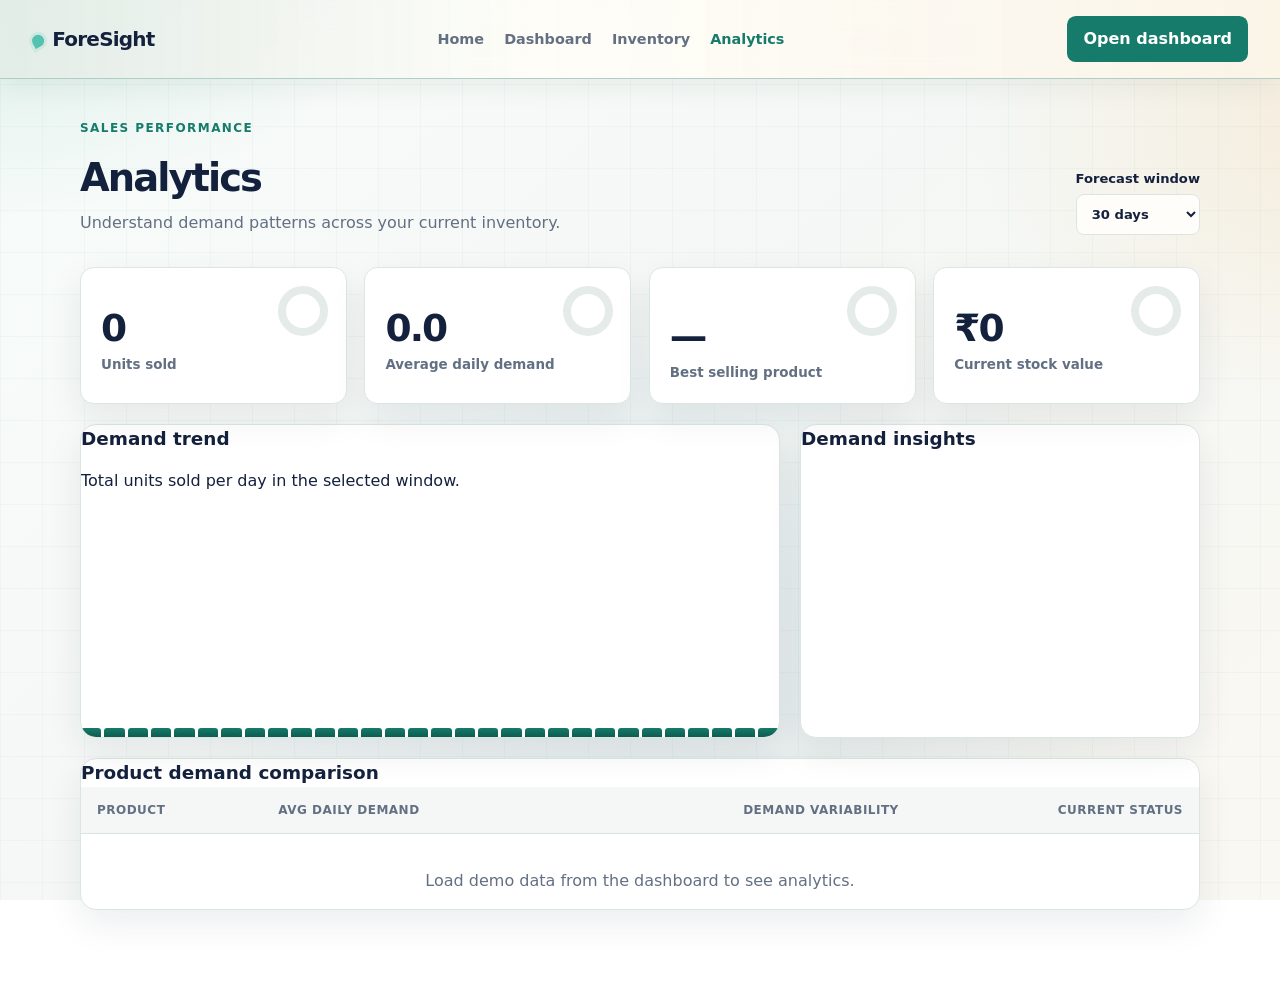
==== commit abc0a833: "Refactor: clean up code and improve readability" ====
--- a/ForeSight/analytics.html
+++ b/ForeSight/analytics.html
@@ -1,2 +1,94 @@
-<!DOCTYPE html>
-<html lang="en"><head><meta charset="UTF-8"><meta name="viewport" content="width=device-width, initial-scale=1.0"><title>Analytics | ForeSight</title><link rel="icon" href="favicon.svg" type="image/svg+xml"><link rel="stylesheet" href="style.css"></head><body><nav class="navbar"><a class="nav-brand" href="index.html">ForeSight <span class="slogan">Demand-based inventory planning</span></a><ul class="nav-links"><li><a href="index.html">Home</a></li><li><a href="dashboard.html">Dashboard</a></li><li><a href="inventory.html">Inventory</a></li><li><a class="active" href="analytics.html">Analytics</a></li></ul><a class="nav-cta" href="dashboard.html">Open dashboard</a></nav><main class="app-page"><header class="dashboard-header"><div><p class="eyebrow">Sales performance</p><h1>Analytics</h1><p>Understand demand patterns across your current inventory.</p></div><label class="window-picker" for="analytics-window">Forecast window <select id="analytics-window"><option value="7">7 days</option><option value="14">14 days</option><option value="30" selected>30 days</option><option value="60">60 days</option></select></label></header><section class="summary-grid"><article class="summary-card"><span id="analytics-sales" class="count">0</span><span class="label">Units sold</span></article><article class="summary-card"><span id="analytics-demand" class="count">0</span><span class="label">Average daily demand</span></article><article class="summary-card"><span id="analytics-best" class="count count-text">—</span><span class="label">Best selling product</span></article><article class="summary-card"><span id="analytics-value" class="count">₹0</span><span class="label">Current stock value</span></article></section><section class="analytics-layout"><section class="workspace-card"><h2>Demand trend</h2><p>Total units sold per day in the selected window.</p><div id="trend-chart" class="trend-chart"></div></section><section class="workspace-card"><h2>Demand insights</h2><div id="insights-list" class="insights-list"></div></section></section><section class="workspace-card"><h2>Product demand comparison</h2><div class="table-scroll"><table><thead><tr><th>Product</th><th>Avg daily demand</th><th>Demand variability</th><th>Current status</th></tr></thead><tbody id="analytics-body"></tbody></table></div><p id="analytics-empty" class="empty-copy">Load demo data from the dashboard to see analytics.</p></section></main><script src="js/storage.js"></script><script src="js/forecast.js"></script><script src="js/analytics.js"></script></body></html>
+<!doctype html>
+<html lang="en">
+  <head>
+    <meta charset="UTF-8" />
+    <meta name="viewport" content="width=device-width, initial-scale=1.0" />
+    <title>Analytics | ForeSight</title>
+    <link rel="icon" href="favicon.svg" type="image/svg+xml" />
+    <link rel="stylesheet" href="style.css" />
+  </head>
+  <body>
+    <nav class="navbar">
+      <a class="nav-brand" href="index.html"
+        >ForeSight
+        <span class="slogan">Demand-based inventory planning</span></a
+      >
+      <ul class="nav-links">
+        <li><a href="index.html">Home</a></li>
+        <li><a href="dashboard.html">Dashboard</a></li>
+        <li><a href="inventory.html">Inventory</a></li>
+        <li><a class="active" href="analytics.html">Analytics</a></li>
+      </ul>
+      <a class="nav-cta" href="dashboard.html">Open dashboard</a>
+    </nav>
+    <main class="app-page">
+      <header class="dashboard-header">
+        <div>
+          <p class="eyebrow">Sales performance</p>
+          <h1>Analytics</h1>
+          <p>Understand demand patterns across your current inventory.</p>
+        </div>
+        <label class="window-picker" for="analytics-window"
+          >Forecast window
+          <select id="analytics-window">
+            <option value="7">7 days</option>
+            <option value="14">14 days</option>
+            <option value="30" selected>30 days</option>
+            <option value="60">60 days</option>
+          </select></label
+        >
+      </header>
+      <section class="summary-grid">
+        <article class="summary-card">
+          <span id="analytics-sales" class="count">0</span
+          ><span class="label">Units sold</span>
+        </article>
+        <article class="summary-card">
+          <span id="analytics-demand" class="count">0</span
+          ><span class="label">Average daily demand</span>
+        </article>
+        <article class="summary-card">
+          <span id="analytics-best" class="count count-text">—</span
+          ><span class="label">Best selling product</span>
+        </article>
+        <article class="summary-card">
+          <span id="analytics-value" class="count">₹0</span
+          ><span class="label">Current stock value</span>
+        </article>
+      </section>
+      <section class="analytics-layout">
+        <section class="workspace-card">
+          <h2>Demand trend</h2>
+          <p>Total units sold per day in the selected window.</p>
+          <div id="trend-chart" class="trend-chart"></div>
+        </section>
+        <section class="workspace-card">
+          <h2>Demand insights</h2>
+          <div id="insights-list" class="insights-list"></div>
+        </section>
+      </section>
+      <section class="workspace-card">
+        <h2>Product demand comparison</h2>
+        <div class="table-scroll">
+          <table>
+            <thead>
+              <tr>
+                <th>Product</th>
+                <th>Avg daily demand</th>
+                <th>Demand variability</th>
+                <th>Current status</th>
+              </tr>
+            </thead>
+            <tbody id="analytics-body"></tbody>
+          </table>
+        </div>
+        <p id="analytics-empty" class="empty-copy">
+          Load demo data from the dashboard to see analytics.
+        </p>
+      </section>
+    </main>
+    <script src="js/storage.js"></script>
+    <script src="js/forecast.js"></script>
+    <script src="js/analytics.js"></script>
+  </body>
+</html>
--- a/ForeSight/style.css
+++ b/ForeSight/style.css
@@ -1,419 +1,1698 @@
-:root { --ink:#14213d; --muted:#637083; --paper:#fffdf9; --canvas:#f4f7f5; --card:#ffffff; --line:#dbe5e1; --brand:#167b6a; --brand-dark:#0e5c50; --accent:#f0ae4f; --danger:#d65d4a; --danger-soft:#fff1ed; --warning:#b87916; --warning-soft:#fff8e8; --success:#267b58; --success-soft:#ecf8f1; --shadow:0 14px 36px rgba(20,33,61,.08); }
-@media (prefers-color-scheme: dark) { :root { --ink:#eef5f2; --muted:#b2c0ba; --paper:#12201f; --canvas:#0c1716; --card:#162625; --line:#29403d; --brand:#52bba9; --brand-dark:#8de0d0; --accent:#f3c46c; --danger:#ff9c89; --danger-soft:#452824; --warning:#ffd375; --warning-soft:#3d331d; --success:#86d5ac; --success-soft:#173c2d; --shadow:none; } }
-* { box-sizing:border-box; } html { scroll-behavior:smooth; } body { background:radial-gradient(ellipse 52rem 33rem at -6% -12%,rgba(56,164,143,.22),transparent 63%),radial-gradient(ellipse 40rem 29rem at 108% 13%,rgba(240,174,79,.16),transparent 64%),radial-gradient(ellipse 46rem 34rem at 52% 72%,rgba(76,142,176,.12),transparent 67%),radial-gradient(ellipse 34rem 24rem at 50% 116%,rgba(76,157,135,.13),transparent 65%),linear-gradient(rgba(22,123,106,.035) 1px,transparent 1px),linear-gradient(90deg,rgba(22,123,106,.035) 1px,transparent 1px),linear-gradient(135deg,#f8fcfa 0%,var(--canvas) 48%,#faf8f2 100%); background-attachment:fixed; background-size:auto,auto,auto,auto,42px 42px,42px 42px,auto; color:var(--ink); font-family:Inter,ui-sans-serif,system-ui,-apple-system,"Segoe UI",sans-serif; line-height:1.5; margin:0; padding:0 2rem; } a { color:inherit; } button,input,select { font:inherit; } button { border:0; cursor:pointer; } button:focus-visible,a:focus-visible,input:focus-visible,select:focus-visible { outline:3px solid color-mix(in srgb,var(--brand) 35%,transparent); outline-offset:3px; }
-.navbar { align-items:center; background:color-mix(in srgb,var(--paper) 92%,transparent); backdrop-filter:blur(12px); border-bottom:1px solid var(--line); display:flex; gap:1.5rem; justify-content:space-between; margin:0 -2rem; padding:1rem 2rem; position:sticky; top:0; z-index:10; }.nav-brand { color:var(--ink); font-size:1.25rem; font-weight:850; letter-spacing:-.04em; text-decoration:none; white-space:nowrap; }.nav-brand::before { background:var(--brand); border-radius:50% 50% 50% 0; content:""; display:inline-block; height:.65rem; margin-right:.45rem; transform:rotate(-30deg); width:.65rem; }.slogan { color:var(--muted); font-size:.72rem; font-weight:600; letter-spacing:0; margin-left:.35rem; }.nav-links { display:flex; gap:1.25rem; list-style:none; margin:0; padding:0; }.nav-links a { color:var(--muted); font-size:.9rem; font-weight:700; text-decoration:none; }.nav-links a:hover,.nav-links .active { color:var(--brand); }.nav-cta,.button-link,button:not(#modal-close) { background:var(--brand); border-radius:.55rem; color:white; font-weight:800; padding:.7rem 1rem; text-decoration:none; transition:transform .18s,background .18s; }.nav-cta:hover,.button-link:hover,button:not(#modal-close):hover { background:var(--brand-dark); transform:translateY(-1px); }.button-secondary { background:transparent; border:1px solid var(--line); border-radius:.55rem; color:var(--ink); font-weight:800; padding:.68rem .95rem; text-decoration:none; }.button-danger { background:var(--danger)!important; }.hidden { display:none!important; }.eyebrow { color:var(--brand); font-size:.75rem; font-weight:850; letter-spacing:.12em; margin:0 0 .7rem; text-transform:uppercase; }
-.hero,.feature-section,.steps-section,.final-cta,.app-page { margin-left:auto; margin-right:auto; max-width:1120px; }.hero { align-items:center; display:grid; gap:4rem; grid-template-columns:1fr .9fr; padding:5.5rem 0; }.hero h1 { font-size:clamp(2.8rem,6vw,5rem); letter-spacing:-.07em; line-height:1; margin:0; }.hero-copy { color:var(--muted); font-size:1.1rem; margin:1.4rem 0 0; max-width:560px; }.hero-actions { align-items:center; display:flex; gap:1.3rem; margin-top:2rem; }.text-link { color:var(--brand); font-weight:800; text-decoration:none; }.preview-card,.workspace-card,.info-card,.final-cta { background:var(--card); border:1px solid var(--line); border-radius:1rem; box-shadow:var(--shadow); }.preview-card { padding:1.5rem; }.preview-top,.preview-stats,.preview-row,.section-toolbar,.dashboard-header,.sale-card,.product-item { display:flex; gap:1rem; justify-content:space-between; }.preview-label,.preview-date { color:var(--muted); font-size:.78rem; margin:0 0 .2rem; }.preview-stats { margin:1.5rem 0; }.preview-stats div { background:var(--canvas); border-radius:.7rem; display:grid; flex:1; padding:.8rem; }.preview-stats strong { font-size:1.35rem; }.preview-stats span { color:var(--muted); font-size:.75rem; }.preview-alert strong { color:var(--danger); }.preview-table { border:1px solid var(--line); border-radius:.7rem; overflow:hidden; }.preview-row { align-items:center; border-bottom:1px solid var(--line); font-size:.8rem; padding:.8rem; }.preview-row:last-child { border:0; }.preview-head { background:var(--canvas); color:var(--muted); font-weight:800; }.preview-badge,.status-reorder,.status-low,.status-ok { border-radius:999px; display:inline-block; font-size:.75rem; font-weight:800; padding:.25rem .55rem; white-space:nowrap; }.danger,.status-reorder { background:var(--danger-soft); color:var(--danger); }.success,.status-ok { background:var(--success-soft); color:var(--success); }.status-low { background:var(--warning-soft); color:var(--warning); }
-.feature-section,.steps-section { padding:3.5rem 0; }.section-heading { margin-bottom:2rem; max-width:640px; }.section-heading h2,.final-cta h2 { font-size:clamp(1.9rem,3vw,2.7rem); letter-spacing:-.045em; line-height:1.1; margin:0; }.section-heading p:last-child { color:var(--muted); }.feature-grid,.steps { display:grid; gap:1rem; grid-template-columns:repeat(3,1fr); }.info-card { padding:1.5rem; }.feature-icon { color:var(--accent); font-size:1.5rem; }.info-card h3,.steps h3 { margin:.6rem 0 .35rem; }.info-card p,.steps p { color:var(--muted); margin:0; }.steps { grid-template-columns:repeat(4,1fr); list-style:none; margin:0; padding:0; }.steps li { border-top:2px solid var(--line); padding-top:1rem; }.steps li>span { color:var(--brand); font-weight:850; }.final-cta { align-items:center; display:flex; justify-content:space-between; margin-bottom:4rem; padding:2.5rem; }.site-footer { border-top:1px solid var(--line); color:var(--muted); display:flex; flex-wrap:wrap; font-size:.85rem; gap:1rem 2rem; justify-content:space-between; margin:0 -2rem; padding:2rem; }.site-footer .nav-brand { color:var(--ink); }.site-footer div { display:flex; gap:1rem; }.site-footer a { text-decoration:none; }
-.app-page { padding:2.5rem 0 4rem; }.dashboard-header { align-items:end; margin-bottom:2rem; }.dashboard-header h1 { font-size:2.4rem; letter-spacing:-.05em; margin:0; }.dashboard-header p:not(.eyebrow),.section-toolbar p,.sale-card p:not(.eyebrow) { color:var(--muted); margin:.3rem 0 0; }.quick-actions,.toolbar-actions,.form-actions { display:flex; flex-wrap:wrap; gap:.7rem; }.summary-grid { display:grid; gap:1rem; grid-template-columns:repeat(4,1fr); margin-bottom:1.25rem; }.summary-card { background:var(--card); border:1px solid var(--line); border-radius:.85rem; box-shadow:var(--shadow); color:var(--ink); display:flex; flex-direction:column; padding:1.25rem; text-align:left; }.summary-card .count { font-size:2rem; font-weight:850; letter-spacing:-.05em; }.summary-card .count-text { font-size:1rem; padding-top:.5rem; }.summary-card .label { color:var(--muted); font-size:.8rem; margin-top:.2rem; }.status-card-reorder { border-top:4px solid var(--danger); }.status-card-low { border-top:4px solid var(--warning); }.status-card-ok { border-top:4px solid var(--success); }.workspace-card { margin-bottom:1.25rem; padding:1.5rem; }.section-toolbar { align-items:center; margin-bottom:1.25rem; }.section-toolbar h2,.workspace-card h2 { font-size:1.15rem; margin:0; }.table-scroll { border:1px solid var(--line); border-radius:.7rem; overflow-x:auto; } table { border-collapse:collapse; min-width:870px; width:100%; } th,td { border-bottom:1px solid var(--line); padding:.9rem 1rem; text-align:left; white-space:nowrap; } th { background:var(--canvas); color:var(--muted); font-size:.75rem; letter-spacing:.04em; text-transform:uppercase; } td:nth-child(n+3),th:nth-child(n+3) { font-variant-numeric:tabular-nums; text-align:right; } tr:last-child td { border-bottom:0; } tr.status-reorder { background:color-mix(in srgb,var(--danger-soft) 50%,transparent); } tr.status-low { background:color-mix(in srgb,var(--warning-soft) 50%,transparent); } #empty-state,.empty-copy { color:var(--muted); padding:1.2rem 0 0; text-align:center; }.sale-card { align-items:center; }.sale-card>div { max-width:360px; }.sale-card form { display:grid; flex:1; gap:.7rem; grid-template-columns:repeat(4,1fr); }.form-row { display:flex; flex-direction:column; gap:.35rem; }.form-row label,.window-picker { font-size:.82rem; font-weight:800; } input,select { background:var(--paper); border:1px solid var(--line); border-radius:.5rem; color:var(--ink); padding:.7rem; }.inventory-layout { display:grid; gap:1.25rem; grid-template-columns:.8fr 1.2fr; }.form-grid { display:grid; gap:.75rem; grid-template-columns:repeat(2,1fr); }.form-actions { justify-content:end; margin-top:1.1rem; }.product-list { display:grid; gap:.75rem; }.product-item { align-items:center; background:var(--canvas); border:1px solid var(--line); border-radius:.65rem; padding:1rem; }.product-item h3 { margin:0 0 .25rem; }.product-item p { color:var(--muted); font-size:.85rem; margin:0; }.product-metrics { align-items:center; display:flex; flex-wrap:wrap; font-size:.8rem; gap:.55rem; justify-content:end; }.analytics-layout { display:grid; gap:1.25rem; grid-template-columns:1.4fr .8fr; }.trend-chart { align-items:end; display:flex; gap:3px; height:220px; margin-top:1.5rem; }.trend-chart span { background:linear-gradient(to top,var(--brand-dark),var(--brand)); border-radius:3px 3px 0 0; flex:1; min-width:2px; }.insights-list { display:grid; gap:.7rem; margin-top:1rem; }.insights-list p { background:var(--canvas); border-radius:.55rem; margin:0; padding:.85rem; }.window-picker { display:grid; gap:.3rem; }
-.modal { align-items:center; background:rgba(10,20,20,.52); display:flex; inset:0; justify-content:center; opacity:0; padding:1rem; pointer-events:none; position:fixed; transition:.2s; visibility:hidden; z-index:30; }.modal.show { opacity:1; pointer-events:auto; visibility:visible; }.modal-content { background:var(--card); border-radius:1rem; max-height:80vh; max-width:560px; overflow:auto; width:100%; }.modal-header { align-items:center; border-bottom:1px solid var(--line); padding:1rem 1.25rem; }.modal-header h2 { margin:0; }.modal-list-container { padding:1.25rem; }.modal-list-container ul { list-style:none; margin:0; padding:0; }.modal-list-container li { border-bottom:1px solid var(--line); display:flex; justify-content:space-between; padding:.7rem 0; } #modal-close { background:transparent; color:var(--ink); font-size:1.6rem; } #toast { background:var(--ink); border-radius:.6rem; bottom:1.5rem; color:var(--paper); font-weight:750; padding:.8rem 1rem; position:fixed; right:1.5rem; z-index:40; }
-@media(max-width:850px){ body{padding:0 1rem}.navbar{align-items:flex-start;flex-wrap:wrap;margin:0 -1rem;padding:1rem}.nav-cta{margin-left:auto}.hero,.inventory-layout,.analytics-layout{grid-template-columns:1fr;gap:2rem}.feature-grid,.steps{grid-template-columns:1fr 1fr}.summary-grid{grid-template-columns:1fr 1fr}.sale-card{align-items:stretch;flex-direction:column}.sale-card form{grid-template-columns:1fr 1fr}.site-footer{margin:0 -1rem}.dashboard-header{align-items:flex-start;flex-direction:column}} @media(max-width:540px){.nav-links{gap:.75rem;order:3;width:100%}.nav-links a{font-size:.8rem}.hero{padding:3.5rem 0}.feature-grid,.steps,.form-grid,.sale-card form{grid-template-columns:1fr}.final-cta{align-items:flex-start;flex-direction:column;padding:1.5rem}.preview-stats{flex-direction:column}.product-item{align-items:flex-start;flex-direction:column}.product-metrics{justify-content:flex-start}.section-toolbar{align-items:stretch;flex-direction:column}.summary-card .count{font-size:1.65rem}}
+:root {
+  --ink: #14213d;
+  --muted: #637083;
+  --paper: #fffdf9;
+  --canvas: #f4f7f5;
+  --card: #ffffff;
+  --line: #dbe5e1;
+  --brand: #167b6a;
+  --brand-dark: #0e5c50;
+  --accent: #f0ae4f;
+  --danger: #d65d4a;
+  --danger-soft: #fff1ed;
+  --warning: #b87916;
+  --warning-soft: #fff8e8;
+  --success: #267b58;
+  --success-soft: #ecf8f1;
+  --shadow: 0 14px 36px rgba(20, 33, 61, 0.08);
+}
+@media (prefers-color-scheme: dark) {
+  :root {
+    --ink: #eef5f2;
+    --muted: #b2c0ba;
+    --paper: #12201f;
+    --canvas: #0c1716;
+    --card: #162625;
+    --line: #29403d;
+    --brand: #52bba9;
+    --brand-dark: #8de0d0;
+    --accent: #f3c46c;
+    --danger: #ff9c89;
+    --danger-soft: #452824;
+    --warning: #ffd375;
+    --warning-soft: #3d331d;
+    --success: #86d5ac;
+    --success-soft: #173c2d;
+    --shadow: none;
+  }
+}
+* {
+  box-sizing: border-box;
+}
+html {
+  scroll-behavior: smooth;
+}
+body {
+  background:
+    radial-gradient(
+      ellipse 52rem 33rem at -6% -12%,
+      rgba(56, 164, 143, 0.22),
+      transparent 63%
+    ),
+    radial-gradient(
+      ellipse 40rem 29rem at 108% 13%,
+      rgba(240, 174, 79, 0.16),
+      transparent 64%
+    ),
+    radial-gradient(
+      ellipse 46rem 34rem at 52% 72%,
+      rgba(76, 142, 176, 0.12),
+      transparent 67%
+    ),
+    radial-gradient(
+      ellipse 34rem 24rem at 50% 116%,
+      rgba(76, 157, 135, 0.13),
+      transparent 65%
+    ),
+    linear-gradient(rgba(22, 123, 106, 0.035) 1px, transparent 1px),
+    linear-gradient(90deg, rgba(22, 123, 106, 0.035) 1px, transparent 1px),
+    linear-gradient(135deg, #f8fcfa 0%, var(--canvas) 48%, #faf8f2 100%);
+  background-attachment: fixed;
+  background-size:
+    auto,
+    auto,
+    auto,
+    auto,
+    42px 42px,
+    42px 42px,
+    auto;
+  color: var(--ink);
+  font-family:
+    Inter,
+    ui-sans-serif,
+    system-ui,
+    -apple-system,
+    "Segoe UI",
+    sans-serif;
+  line-height: 1.5;
+  margin: 0;
+  padding: 0 2rem;
+}
+a {
+  color: inherit;
+}
+button,
+input,
+select {
+  font: inherit;
+}
+button {
+  border: 0;
+  cursor: pointer;
+}
+button:focus-visible,
+a:focus-visible,
+input:focus-visible,
+select:focus-visible {
+  outline: 3px solid color-mix(in srgb, var(--brand) 35%, transparent);
+  outline-offset: 3px;
+}
+
+@keyframes page-fade-in {
+  from {
+    opacity: 0;
+    transform: translateY(8px);
+  }
+  to {
+    opacity: 1;
+    transform: translateY(0);
+  }
+}
+
+/* Animate page content, never the body itself, so dashboard controls remain available. */
+main {
+  animation: page-fade-in 0.9s ease-out both;
+}
+
+@media (prefers-reduced-motion: reduce) {
+  main {
+    animation: none;
+  }
+}
+.navbar {
+  align-items: center;
+  background: color-mix(in srgb, var(--paper) 92%, transparent);
+  backdrop-filter: blur(12px);
+  border-bottom: 1px solid var(--line);
+  display: flex;
+  gap: 1.5rem;
+  justify-content: space-between;
+  margin: 0 -2rem;
+  padding: 1rem 2rem;
+  position: sticky;
+  top: 0;
+  z-index: 10;
+}
+.nav-brand {
+  color: var(--ink);
+  font-size: 1.25rem;
+  font-weight: 850;
+  letter-spacing: -0.04em;
+  text-decoration: none;
+  white-space: nowrap;
+}
+.nav-brand::before {
+  background: var(--brand);
+  border-radius: 50% 50% 50% 0;
+  content: "";
+  display: inline-block;
+  height: 0.65rem;
+  margin-right: 0.45rem;
+  transform: rotate(-30deg);
+  width: 0.65rem;
+}
+.slogan {
+  color: var(--muted);
+  font-size: 0.72rem;
+  font-weight: 600;
+  letter-spacing: 0;
+  margin-left: 0.35rem;
+}
+.nav-links {
+  display: flex;
+  gap: 1.25rem;
+  list-style: none;
+  margin: 0;
+  padding: 0;
+}
+.nav-links a {
+  color: var(--muted);
+  font-size: 0.9rem;
+  font-weight: 700;
+  text-decoration: none;
+}
+.nav-links a:hover,
+.nav-links .active {
+  color: var(--brand);
+}
+.nav-cta,
+.button-link,
+button:not(#modal-close) {
+  background: var(--brand);
+  border-radius: 0.55rem;
+  color: white;
+  font-weight: 800;
+  padding: 0.7rem 1rem;
+  text-decoration: none;
+  transition:
+    transform 0.18s,
+    background 0.18s;
+}
+.nav-cta:hover,
+.button-link:hover,
+button:not(#modal-close):hover {
+  background: var(--brand-dark);
+  transform: translateY(-1px);
+}
+.button-secondary {
+  background: transparent;
+  border: 1px solid var(--line);
+  border-radius: 0.55rem;
+  color: var(--ink);
+  font-weight: 800;
+  padding: 0.68rem 0.95rem;
+  text-decoration: none;
+}
+.button-danger {
+  background: var(--danger) !important;
+}
+.hidden {
+  display: none !important;
+}
+.eyebrow {
+  color: var(--brand);
+  font-size: 0.75rem;
+  font-weight: 850;
+  letter-spacing: 0.12em;
+  margin: 0 0 0.7rem;
+  text-transform: uppercase;
+}
+.hero,
+.feature-section,
+.steps-section,
+.final-cta,
+.app-page {
+  margin-left: auto;
+  margin-right: auto;
+  max-width: 1120px;
+}
+.hero {
+  align-items: center;
+  display: grid;
+  gap: 4rem;
+  grid-template-columns: 1fr 0.9fr;
+  padding: 5.5rem 0;
+}
+.hero h1 {
+  font-size: clamp(2.8rem, 6vw, 5rem);
+  letter-spacing: -0.07em;
+  line-height: 1;
+  margin: 0;
+}
+.hero-copy {
+  color: var(--muted);
+  font-size: 1.1rem;
+  margin: 1.4rem 0 0;
+  max-width: 560px;
+}
+.hero-actions {
+  align-items: center;
+  display: flex;
+  gap: 1.3rem;
+  margin-top: 2rem;
+}
+.text-link {
+  color: var(--brand);
+  font-weight: 800;
+  text-decoration: none;
+}
+.preview-card,
+.workspace-card,
+.info-card,
+.final-cta {
+  background: var(--card);
+  border: 1px solid var(--line);
+  border-radius: 1rem;
+  box-shadow: var(--shadow);
+}
+.preview-card {
+  padding: 1.5rem;
+}
+.preview-top,
+.preview-stats,
+.preview-row,
+.section-toolbar,
+.dashboard-header,
+.sale-card,
+.product-item {
+  display: flex;
+  gap: 1rem;
+  justify-content: space-between;
+}
+.preview-label,
+.preview-date {
+  color: var(--muted);
+  font-size: 0.78rem;
+  margin: 0 0 0.2rem;
+}
+.preview-stats {
+  margin: 1.5rem 0;
+}
+.preview-stats div {
+  background: var(--canvas);
+  border-radius: 0.7rem;
+  display: grid;
+  flex: 1;
+  padding: 0.8rem;
+}
+.preview-stats strong {
+  font-size: 1.35rem;
+}
+.preview-stats span {
+  color: var(--muted);
+  font-size: 0.75rem;
+}
+.preview-alert strong {
+  color: var(--danger);
+}
+.preview-table {
+  border: 1px solid var(--line);
+  border-radius: 0.7rem;
+  overflow: hidden;
+}
+.preview-row {
+  align-items: center;
+  border-bottom: 1px solid var(--line);
+  font-size: 0.8rem;
+  padding: 0.8rem;
+}
+.preview-row:last-child {
+  border: 0;
+}
+.preview-head {
+  background: var(--canvas);
+  color: var(--muted);
+  font-weight: 800;
+}
+.preview-badge,
+.status-reorder,
+.status-low,
+.status-ok {
+  border-radius: 999px;
+  display: inline-block;
+  font-size: 0.75rem;
+  font-weight: 800;
+  padding: 0.25rem 0.55rem;
+  white-space: nowrap;
+}
+.danger,
+.status-reorder {
+  background: var(--danger-soft);
+  color: var(--danger);
+}
+.success,
+.status-ok {
+  background: var(--success-soft);
+  color: var(--success);
+}
+.status-low {
+  background: var(--warning-soft);
+  color: var(--warning);
+}
+.feature-section,
+.steps-section {
+  padding: 3.5rem 0;
+}
+.section-heading {
+  margin-bottom: 2rem;
+  max-width: 640px;
+}
+.section-heading h2,
+.final-cta h2 {
+  font-size: clamp(1.9rem, 3vw, 2.7rem);
+  letter-spacing: -0.045em;
+  line-height: 1.1;
+  margin: 0;
+}
+.section-heading p:last-child {
+  color: var(--muted);
+}
+.feature-grid,
+.steps {
+  display: grid;
+  gap: 1rem;
+  grid-template-columns: repeat(3, 1fr);
+}
+.info-card {
+  padding: 1.5rem;
+}
+.feature-icon {
+  color: var(--accent);
+  font-size: 1.5rem;
+}
+.info-card h3,
+.steps h3 {
+  margin: 0.6rem 0 0.35rem;
+}
+.info-card p,
+.steps p {
+  color: var(--muted);
+  margin: 0;
+}
+.steps {
+  grid-template-columns: repeat(4, 1fr);
+  list-style: none;
+  margin: 0;
+  padding: 0;
+}
+.steps li {
+  border-top: 2px solid var(--line);
+  padding-top: 1rem;
+}
+.steps li > span {
+  color: var(--brand);
+  font-weight: 850;
+}
+.final-cta {
+  align-items: center;
+  display: flex;
+  justify-content: space-between;
+  margin-bottom: 4rem;
+  padding: 2.5rem;
+}
+.site-footer {
+  border-top: 1px solid var(--line);
+  color: var(--muted);
+  display: flex;
+  flex-wrap: wrap;
+  font-size: 0.85rem;
+  gap: 1rem 2rem;
+  justify-content: space-between;
+  margin: 0 -2rem;
+  padding: 2rem;
+}
+.site-footer .nav-brand {
+  color: var(--ink);
+}
+.site-footer div {
+  display: flex;
+  gap: 1rem;
+}
+.site-footer a {
+  text-decoration: none;
+}
+.app-page {
+  padding: 2.5rem 0 4rem;
+}
+.dashboard-header {
+  align-items: end;
+  margin-bottom: 2rem;
+}
+.dashboard-header h1 {
+  font-size: 2.4rem;
+  letter-spacing: -0.05em;
+  margin: 0;
+}
+.dashboard-header p:not(.eyebrow),
+.section-toolbar p,
+.sale-card p:not(.eyebrow) {
+  color: var(--muted);
+  margin: 0.3rem 0 0;
+}
+.quick-actions,
+.toolbar-actions,
+.form-actions {
+  display: flex;
+  flex-wrap: wrap;
+  gap: 0.7rem;
+}
+.summary-grid {
+  display: grid;
+  gap: 1rem;
+  grid-template-columns: repeat(4, 1fr);
+  margin-bottom: 1.25rem;
+}
+.summary-card {
+  background: var(--card);
+  border: 1px solid var(--line);
+  border-radius: 0.85rem;
+  box-shadow: var(--shadow);
+  color: var(--ink);
+  display: flex;
+  flex-direction: column;
+  padding: 1.25rem;
+  text-align: left;
+}
+.summary-card .count {
+  font-size: 2rem;
+  font-weight: 850;
+  letter-spacing: -0.05em;
+}
+.summary-card .count-text {
+  font-size: 1rem;
+  padding-top: 0.5rem;
+}
+.summary-card .label {
+  color: var(--muted);
+  font-size: 0.8rem;
+  margin-top: 0.2rem;
+}
+.status-card-reorder {
+  border-top: 4px solid var(--danger);
+}
+.status-card-low {
+  border-top: 4px solid var(--warning);
+}
+.status-card-ok {
+  border-top: 4px solid var(--success);
+}
+.workspace-card {
+  margin-bottom: 1.25rem;
+  padding: 1.5rem;
+}
+.section-toolbar {
+  align-items: center;
+  margin-bottom: 1.25rem;
+}
+.section-toolbar h2,
+.workspace-card h2 {
+  font-size: 1.15rem;
+  margin: 0;
+}
+.table-scroll {
+  border: 1px solid var(--line);
+  border-radius: 0.7rem;
+  overflow-x: auto;
+}
+table {
+  border-collapse: collapse;
+  min-width: 870px;
+  width: 100%;
+}
+th,
+td {
+  border-bottom: 1px solid var(--line);
+  padding: 0.9rem 1rem;
+  text-align: left;
+  white-space: nowrap;
+}
+th {
+  background: var(--canvas);
+  color: var(--muted);
+  font-size: 0.75rem;
+  letter-spacing: 0.04em;
+  text-transform: uppercase;
+}
+td:nth-child(n + 3),
+th:nth-child(n + 3) {
+  font-variant-numeric: tabular-nums;
+  text-align: right;
+}
+tr:last-child td {
+  border-bottom: 0;
+}
+tr.status-reorder {
+  background: color-mix(in srgb, var(--danger-soft) 50%, transparent);
+}
+tr.status-low {
+  background: color-mix(in srgb, var(--warning-soft) 50%, transparent);
+}
+#empty-state,
+.empty-copy {
+  color: var(--muted);
+  padding: 1.2rem 0 0;
+  text-align: center;
+}
+.sale-card {
+  align-items: center;
+}
+.sale-card > div {
+  max-width: 360px;
+}
+.sale-card form {
+  display: grid;
+  flex: 1;
+  gap: 0.7rem;
+  grid-template-columns: repeat(4, 1fr);
+}
+.form-row {
+  display: flex;
+  flex-direction: column;
+  gap: 0.35rem;
+}
+.form-row label,
+.window-picker {
+  font-size: 0.82rem;
+  font-weight: 800;
+}
+input,
+select {
+  background: var(--paper);
+  border: 1px solid var(--line);
+  border-radius: 0.5rem;
+  color: var(--ink);
+  padding: 0.7rem;
+}
+.inventory-layout {
+  display: grid;
+  gap: 1.25rem;
+  grid-template-columns: 0.8fr 1.2fr;
+}
+.form-grid {
+  display: grid;
+  gap: 0.75rem;
+  grid-template-columns: repeat(2, 1fr);
+}
+.form-actions {
+  justify-content: end;
+  margin-top: 1.1rem;
+}
+.product-list {
+  display: grid;
+  gap: 0.75rem;
+}
+.product-item {
+  align-items: center;
+  background: var(--canvas);
+  border: 1px solid var(--line);
+  border-radius: 0.65rem;
+  padding: 1rem;
+}
+.product-item h3 {
+  margin: 0 0 0.25rem;
+}
+.product-item p {
+  color: var(--muted);
+  font-size: 0.85rem;
+  margin: 0;
+}
+.product-metrics {
+  align-items: center;
+  display: flex;
+  flex-wrap: wrap;
+  font-size: 0.8rem;
+  gap: 0.55rem;
+  justify-content: end;
+}
+.analytics-layout {
+  display: grid;
+  gap: 1.25rem;
+  grid-template-columns: 1.4fr 0.8fr;
+}
+.trend-chart {
+  align-items: end;
+  display: flex;
+  gap: 3px;
+  height: 220px;
+  margin-top: 1.5rem;
+}
+.trend-chart span {
+  background: linear-gradient(to top, var(--brand-dark), var(--brand));
+  border-radius: 3px 3px 0 0;
+  flex: 1;
+  min-width: 2px;
+}
+.insights-list {
+  display: grid;
+  gap: 0.7rem;
+  margin-top: 1rem;
+}
+.insights-list p {
+  background: var(--canvas);
+  border-radius: 0.55rem;
+  margin: 0;
+  padding: 0.85rem;
+}
+.window-picker {
+  display: grid;
+  gap: 0.3rem;
+}
+.modal {
+  align-items: center;
+  background: rgba(10, 20, 20, 0.52);
+  display: flex;
+  inset: 0;
+  justify-content: center;
+  opacity: 0;
+  padding: 1rem;
+  pointer-events: none;
+  position: fixed;
+  transition: 0.2s;
+  visibility: hidden;
+  z-index: 30;
+}
+.modal.show {
+  opacity: 1;
+  pointer-events: auto;
+  visibility: visible;
+}
+.modal-content {
+  background: var(--card);
+  border-radius: 1rem;
+  max-height: 80vh;
+  max-width: 560px;
+  overflow: auto;
+  width: 100%;
+}
+.modal-header {
+  align-items: center;
+  border-bottom: 1px solid var(--line);
+  padding: 1rem 1.25rem;
+}
+.modal-header h2 {
+  margin: 0;
+}
+.modal-list-container {
+  padding: 1.25rem;
+}
+.modal-list-container ul {
+  list-style: none;
+  margin: 0;
+  padding: 0;
+}
+.modal-list-container li {
+  border-bottom: 1px solid var(--line);
+  display: flex;
+  justify-content: space-between;
+  padding: 0.7rem 0;
+}
+#modal-close {
+  background: transparent;
+  color: var(--ink);
+  font-size: 1.6rem;
+}
+#toast {
+  background: var(--ink);
+  border-radius: 0.6rem;
+  bottom: 1.5rem;
+  color: var(--paper);
+  font-weight: 750;
+  padding: 0.8rem 1rem;
+  position: fixed;
+  right: 1.5rem;
+  z-index: 40;
+}
+@media (max-width: 850px) {
+  body {
+    padding: 0 1rem;
+  }
+  .navbar {
+    align-items: flex-start;
+    flex-wrap: wrap;
+    margin: 0 -1rem;
+    padding: 1rem;
+  }
+  .nav-cta {
+    margin-left: auto;
+  }
+  .hero,
+  .inventory-layout,
+  .analytics-layout {
+    grid-template-columns: 1fr;
+    gap: 2rem;
+  }
+  .feature-grid,
+  .steps {
+    grid-template-columns: 1fr 1fr;
+  }
+  .summary-grid {
+    grid-template-columns: 1fr 1fr;
+  }
+  .sale-card {
+    align-items: stretch;
+    flex-direction: column;
+  }
+  .sale-card form {
+    grid-template-columns: 1fr 1fr;
+  }
+  .site-footer {
+    margin: 0 -1rem;
+  }
+  .dashboard-header {
+    align-items: flex-start;
+    flex-direction: column;
+  }
+}
+@media (max-width: 540px) {
+  .nav-links {
+    gap: 0.75rem;
+    order: 3;
+    width: 100%;
+  }
+  .nav-links a {
+    font-size: 0.8rem;
+  }
+  .hero {
+    padding: 3.5rem 0;
+  }
+  .feature-grid,
+  .steps,
+  .form-grid,
+  .sale-card form {
+    grid-template-columns: 1fr;
+  }
+  .final-cta {
+    align-items: flex-start;
+    flex-direction: column;
+    padding: 1.5rem;
+  }
+  .preview-stats {
+    flex-direction: column;
+  }
+  .product-item {
+    align-items: flex-start;
+    flex-direction: column;
+  }
+  .product-metrics {
+    justify-content: flex-start;
+  }
+  .section-toolbar {
+    align-items: stretch;
+    flex-direction: column;
+  }
+  .summary-card .count {
+    font-size: 1.65rem;
+  }
+}
 
 /* Keep the product name clean and let the navigation do the explaining. */
-.slogan { display: none; }
+.slogan {
+  display: none;
+}
 
 .site-footer {
-    align-items: center;
-    background: transparent;
-    border-top: 1px solid var(--line);
-    color: var(--muted);
-    display: grid;
-    gap: .45rem 2rem;
+  align-items: center;
+  background: transparent;
+  border-top: 1px solid var(--line);
+  color: var(--muted);
+  display: grid;
+  gap: 0.45rem 2rem;
+  grid-template-areas:
+    "brand links"
+    "description copyright";
+  grid-template-columns: minmax(0, 1fr) auto;
+  margin-top: 3rem;
+  padding: 1.75rem max(2rem, calc((100vw - 1120px) / 2));
+}
+
+.site-footer .nav-brand {
+  color: var(--ink);
+  grid-area: brand;
+}
+.site-footer .nav-brand::before {
+  background: var(--brand);
+}
+.site-footer p {
+  grid-area: description;
+  margin: 0;
+  max-width: 360px;
+}
+.site-footer div {
+  grid-area: links;
+  justify-content: flex-end;
+}
+.site-footer small {
+  grid-area: copyright;
+  justify-self: end;
+}
+.site-footer a {
+  color: var(--muted);
+  font-weight: 700;
+}
+.site-footer a:hover {
+  color: var(--brand);
+}
+.site-footer small {
+  color: var(--muted);
+}
+
+/* Evaluation hand-off wording for the Home-page footer. */
+.site-footer small {
+  font-size: 0;
+}
+.site-footer small::after {
+  content: "© 2026 ForeSight. Phase 1 Evaluation.";
+  font-size: 0.85rem;
+}
+
+#product-form .form-actions {
+  border-top: 1px solid var(--line);
+  justify-content: flex-start;
+  margin-top: 1.35rem;
+  padding-top: 1.1rem;
+}
+
+#product-form .form-actions button {
+  min-width: 132px;
+}
+
+@media (max-width: 540px) {
+  .site-footer {
     grid-template-areas:
-        "brand links"
-        "description copyright";
-    grid-template-columns: minmax(0, 1fr) auto;
-    margin-top: 3rem;
-    padding: 1.75rem max(2rem, calc((100vw - 1120px) / 2));
-}
-
-.site-footer .nav-brand { color: var(--ink); grid-area: brand; }
-.site-footer .nav-brand::before { background: var(--brand); }
-.site-footer p { grid-area: description; margin: 0; max-width: 360px; }
-.site-footer div { grid-area: links; justify-content: flex-end; }
-.site-footer small { grid-area: copyright; justify-self: end; }
-.site-footer a { color: var(--muted); font-weight: 700; }
-.site-footer a:hover { color: var(--brand); }
-.site-footer small { color: var(--muted); }
-
-/* Evaluation hand-off wording for the Home-page footer. */
-.site-footer small { font-size: 0; }
-.site-footer small::after {
-    content: "© 2026 ForeSight. Phase 1 Evaluation.";
-    font-size: .85rem;
-}
-
-/* The SKU field was removed, so let the final inventory field use the full row. */
-#product-form .form-grid .form-row:last-child {
-    grid-column: 1 / -1;
-}
-
-#product-form .form-actions {
-    border-top: 1px solid var(--line);
+      "brand"
+      "description"
+      "links"
+      "copyright";
+    grid-template-columns: 1fr;
+  }
+  .site-footer div {
     justify-content: flex-start;
-    margin-top: 1.35rem;
-    padding-top: 1.1rem;
-}
-
-#product-form .form-actions button {
-    min-width: 132px;
-}
-
-@media (max-width: 540px) {
-    .site-footer {
-        grid-template-areas:
-            "brand"
-            "description"
-            "links"
-            "copyright";
-        grid-template-columns: 1fr;
-    }
-    .site-footer div { justify-content: flex-start; }
-    .site-footer small { justify-self: start; }
+  }
+  .site-footer small {
+    justify-self: start;
+  }
 }
 
 /* Dashboard hierarchy: the sale action comes before the forecast review. */
-.quick-actions { justify-content: flex-end; }
-.summary-grid { gap: 1.1rem; }
+.quick-actions {
+  justify-content: flex-end;
+}
+.summary-grid {
+  gap: 1.1rem;
+}
 .summary-card {
-    min-height: 130px;
-    overflow: hidden;
-    position: relative;
-    transition: transform .18s ease, box-shadow .18s ease;
+  min-height: 130px;
+  overflow: hidden;
+  position: relative;
+  transition:
+    transform 0.18s ease,
+    box-shadow 0.18s ease;
 }
 .summary-card::after {
-    border: 8px solid var(--line);
-    border-radius: 50%;
-    content: "";
-    height: 34px;
-    opacity: .75;
-    position: absolute;
-    right: 1.1rem;
-    top: 1.1rem;
-    width: 34px;
-}
-.summary-card:hover { box-shadow: 0 18px 34px rgba(20,33,61,.12); transform: translateY(-3px); }
-.summary-card .count { font-size: 2.35rem; line-height: 1; margin-top: 1.4rem; }
-.summary-card .label { font-size: .84rem; font-weight: 750; margin-top: .45rem; }
-#stat-total::after { border-color: var(--brand); }
-#stat-reorder::after { border-color: var(--danger); }
-#stat-low::after { border-color: var(--warning); }
-#stat-ok::after { border-color: var(--success); }
+  border: 8px solid var(--line);
+  border-radius: 50%;
+  content: "";
+  height: 34px;
+  opacity: 0.75;
+  position: absolute;
+  right: 1.1rem;
+  top: 1.1rem;
+  width: 34px;
+}
+.summary-card:hover {
+  box-shadow: 0 18px 34px rgba(20, 33, 61, 0.12);
+  transform: translateY(-3px);
+}
+.summary-card .count {
+  font-size: 2.35rem;
+  line-height: 1;
+  margin-top: 1.4rem;
+}
+.summary-card .label {
+  font-size: 0.84rem;
+  font-weight: 750;
+  margin-top: 0.45rem;
+}
+#stat-total::after {
+  border-color: var(--brand);
+}
+#stat-reorder::after {
+  border-color: var(--danger);
+}
+#stat-low::after {
+  border-color: var(--warning);
+}
+#stat-ok::after {
+  border-color: var(--success);
+}
 
 .sale-card {
-    background: linear-gradient(135deg, color-mix(in srgb, var(--brand) 10%, var(--card)), var(--card));
-    border-left: 4px solid var(--brand);
-}
-.sale-card form { align-items: end; grid-template-columns: repeat(4, 1fr); min-width: 0; }
-.sale-card .form-row { min-width: 0; }
-.sale-card input, .sale-card select { min-width: 0; width: 100%; }
-.sale-card button { align-self: end; grid-column: 1 / -1; min-height: 43px; white-space: nowrap; }
-
-.workspace-card:not(.sale-card) { padding: 0; overflow: hidden; }
+  background: linear-gradient(
+    135deg,
+    color-mix(in srgb, var(--brand) 10%, var(--card)),
+    var(--card)
+  );
+  border-left: 4px solid var(--brand);
+}
+.sale-card form {
+  align-items: end;
+  grid-template-columns: repeat(4, 1fr);
+  min-width: 0;
+}
+.sale-card .form-row {
+  min-width: 0;
+}
+.sale-card input,
+.sale-card select {
+  min-width: 0;
+  width: 100%;
+}
+.sale-card button {
+  align-self: end;
+  grid-column: 1 / -1;
+  min-height: 43px;
+  white-space: nowrap;
+}
+
+.workspace-card:not(.sale-card) {
+  padding: 0;
+  overflow: hidden;
+}
 .workspace-card:not(.sale-card) .section-toolbar {
-    align-items: center;
-    background: linear-gradient(90deg, var(--paper), var(--canvas));
-    border-bottom: 1px solid var(--line);
-    margin: 0;
-    padding: 1.4rem 1.5rem;
-}
-.workspace-card:not(.sale-card) .section-toolbar h2 { font-size: 1.25rem; letter-spacing: -.02em; }
-.workspace-card:not(.sale-card) .table-scroll { border: 0; border-radius: 0; }
-.workspace-card:not(.sale-card) #empty-state { padding: 2rem 1.5rem; }
-.workspace-card:not(.sale-card) .toolbar-actions { align-items: center; }
-.workspace-card:not(.sale-card) .toolbar-actions select { background: var(--card); min-height: 40px; }
-.workspace-card:not(.sale-card) .toolbar-actions button { min-height: 40px; }
+  align-items: center;
+  background: linear-gradient(90deg, var(--paper), var(--canvas));
+  border-bottom: 1px solid var(--line);
+  margin: 0;
+  padding: 1.4rem 1.5rem;
+}
+.workspace-card:not(.sale-card) .section-toolbar h2 {
+  font-size: 1.25rem;
+  letter-spacing: -0.02em;
+}
+.workspace-card:not(.sale-card) .table-scroll {
+  border: 0;
+  border-radius: 0;
+}
+.workspace-card:not(.sale-card) #empty-state {
+  padding: 2rem 1.5rem;
+}
+.workspace-card:not(.sale-card) .toolbar-actions {
+  align-items: center;
+}
+.workspace-card:not(.sale-card) .toolbar-actions select {
+  background: var(--card);
+  min-height: 40px;
+}
+.workspace-card:not(.sale-card) .toolbar-actions button {
+  min-height: 40px;
+}
 
 @media (max-width: 850px) {
-    .summary-card .count { font-size: 2rem; }
-    .sale-card form { grid-template-columns: 1fr 1fr; }
+  .summary-card .count {
+    font-size: 2rem;
+  }
+  .sale-card form {
+    grid-template-columns: 1fr 1fr;
+  }
 }
 
 /* Forecast table: fixed visual cues make wide data easier to scan. */
-#forecast-table { min-width: 1320px; table-layout: fixed; }
+#forecast-table {
+  min-width: 1320px;
+  table-layout: fixed;
+}
 #forecast-table th:first-child,
-#forecast-table td:first-child { width: 250px; }
+#forecast-table td:first-child {
+  width: 250px;
+}
 #forecast-table th:nth-child(2),
-#forecast-table td:nth-child(2) { color: var(--muted); font-weight: 750; text-align: left; width: 105px; }
-#forecast-table th:nth-child(3), #forecast-table td:nth-child(3) { width: 85px; }
-#forecast-table th:nth-child(4), #forecast-table td:nth-child(4) { width: 90px; }
-#forecast-table th:nth-child(n+5):nth-child(-n+10), #forecast-table td:nth-child(n+5):nth-child(-n+10) { width: 105px; }
-#forecast-table th:nth-child(11), #forecast-table td:nth-child(11) { width: 120px; }
+#forecast-table td:nth-child(2) {
+  color: var(--muted);
+  font-weight: 750;
+  text-align: left;
+  width: 105px;
+}
+#forecast-table th:nth-child(3),
+#forecast-table td:nth-child(3) {
+  width: 85px;
+}
+#forecast-table th:nth-child(4),
+#forecast-table td:nth-child(4) {
+  width: 90px;
+}
+#forecast-table th:nth-child(n + 5):nth-child(-n + 10),
+#forecast-table td:nth-child(n + 5):nth-child(-n + 10) {
+  width: 105px;
+}
+#forecast-table th:nth-child(11),
+#forecast-table td:nth-child(11) {
+  width: 120px;
+}
 
 /* Preserve readable metric headers: a wide table scrolls instead of squeezing labels together. */
-#forecast-table { min-width: 1580px; }
-#forecast-table th:first-child, #forecast-table td:first-child { width: 310px; }
-#forecast-table th:nth-child(3), #forecast-table td:nth-child(3) { width: 100px; }
-#forecast-table th:nth-child(4), #forecast-table td:nth-child(4) { width: 125px; }
-#forecast-table th:nth-child(5), #forecast-table td:nth-child(5) { width: 185px; }
-#forecast-table th:nth-child(7), #forecast-table td:nth-child(7) { width: 150px; }
-#forecast-table th:nth-child(8), #forecast-table td:nth-child(8) { width: 160px; }
-#forecast-table th:nth-child(9), #forecast-table td:nth-child(9) { width: 120px; }
-#forecast-table th:nth-child(10), #forecast-table td:nth-child(10) { width: 175px; }
-#forecast-table th:nth-child(11), #forecast-table td:nth-child(11) { width: 140px; }
+#forecast-table {
+  min-width: 1580px;
+}
+#forecast-table th:first-child,
+#forecast-table td:first-child {
+  width: 310px;
+}
+#forecast-table th:nth-child(3),
+#forecast-table td:nth-child(3) {
+  width: 100px;
+}
+#forecast-table th:nth-child(4),
+#forecast-table td:nth-child(4) {
+  width: 125px;
+}
+#forecast-table th:nth-child(5),
+#forecast-table td:nth-child(5) {
+  width: 185px;
+}
+#forecast-table th:nth-child(7),
+#forecast-table td:nth-child(7) {
+  width: 150px;
+}
+#forecast-table th:nth-child(8),
+#forecast-table td:nth-child(8) {
+  width: 160px;
+}
+#forecast-table th:nth-child(9),
+#forecast-table td:nth-child(9) {
+  width: 120px;
+}
+#forecast-table th:nth-child(10),
+#forecast-table td:nth-child(10) {
+  width: 175px;
+}
+#forecast-table th:nth-child(11),
+#forecast-table td:nth-child(11) {
+  width: 140px;
+}
 #forecast-table th {
-    line-height: 1.25;
-    overflow: visible;
-    padding: .85rem .7rem;
-    text-overflow: clip;
-    white-space: normal;
+  line-height: 1.25;
+  overflow: visible;
+  padding: 0.85rem 0.7rem;
+  text-overflow: clip;
+  white-space: normal;
 }
 
 /* One alignment rule for the compact metric columns keeps headers and values on the same axis. */
 #forecast-table th:not(:first-child),
 #forecast-table td:not(:first-child) {
-    text-align: center !important;
+  text-align: center !important;
 }
 #forecast-table th:first-child,
 #forecast-table td:first-child {
-    text-align: left !important;
+  text-align: left !important;
 }
 
 /* Inventory cards need their own spacing; the dashboard table panel intentionally has none. */
 .inventory-layout .workspace-card {
-    overflow: visible;
-    padding: 1.5rem;
+  overflow: visible;
+  padding: 1.5rem;
 }
 
 .inventory-layout #product-form .eyebrow {
-    margin-top: 0;
+  margin-top: 0;
 }
 
 .inventory-layout .form-actions {
-    padding-top: .35rem;
+  padding-top: 0.35rem;
 }
 
 /* Inventory workspace: calm entry form on the left, scannable product catalogue on the right. */
 .inventory-layout {
-    align-items: start;
-    gap: 1.5rem;
-    grid-template-columns: minmax(310px, .72fr) minmax(0, 1.55fr);
+  align-items: start;
+  gap: 1.5rem;
+  grid-template-columns: minmax(280px, 0.58fr) minmax(0, 1.72fr);
 }
 
 .inventory-layout #product-form {
-    background: linear-gradient(145deg, color-mix(in srgb, var(--brand) 9%, var(--card)), var(--card) 58%);
-    border-top: 3px solid var(--brand);
-    position: sticky;
-    top: 5.5rem;
-}
-
-.inventory-layout #product-form h2 { font-size: 1.35rem; }
-.inventory-layout #product-form .form-grid { gap: 1rem; grid-template-columns: repeat(2, minmax(0, 1fr)); }
-.inventory-layout #product-form .form-row { min-width: 0; }
-.inventory-layout #product-form .form-row label { color: var(--ink); font-size: .8rem; }
-.inventory-layout #product-form input { min-height: 44px; min-width: 0; width: 100%; }
-.inventory-layout #product-form .form-actions { border-top: 1px solid var(--line); margin-top: 1.5rem; padding-top: 1.1rem; }
+  background: linear-gradient(
+    145deg,
+    color-mix(in srgb, var(--brand) 9%, var(--card)),
+    var(--card) 58%
+  );
+  border-top: 3px solid var(--brand);
+  position: sticky;
+  top: 5.5rem;
+}
+
+.inventory-layout #product-form h2 {
+  font-size: 1.35rem;
+}
+.inventory-layout #product-form .form-grid {
+  gap: 1rem;
+  grid-template-columns: repeat(2, minmax(0, 1fr));
+}
+.inventory-layout #product-form .form-row {
+  min-width: 0;
+}
+.inventory-layout #product-form .form-row label {
+  color: var(--ink);
+  font-size: 0.8rem;
+}
+.inventory-layout #product-form input {
+  min-height: 44px;
+  min-width: 0;
+  width: 100%;
+}
+.inventory-layout #product-form .form-actions {
+  border-top: 1px solid var(--line);
+  margin-top: 1.5rem;
+  padding-top: 1.1rem;
+}
+
+.inventory-layout #product-form .form-actions {
+  flex-wrap: nowrap;
+  max-width: 100%;
+  width: 100%;
+}
+.inventory-layout #product-form .form-actions button {
+  flex: 1 1 0;
+  min-width: 0;
+  padding-left: 0.65rem;
+  padding-right: 0.65rem;
+  white-space: nowrap;
+}
 
 .inventory-layout .workspace-card:not(#product-form) {
-    background: color-mix(in srgb, var(--card) 94%, transparent);
-    padding: 0;
-    overflow: hidden;
+  background: color-mix(in srgb, var(--card) 94%, transparent);
+  padding: 0;
+  overflow: hidden;
 }
 
 .inventory-layout .workspace-card:not(#product-form) .section-toolbar {
-    align-items: center;
-    background: color-mix(in srgb, var(--canvas) 55%, transparent);
-    border-bottom: 1px solid var(--line);
-    margin: 0;
-    padding: 1.25rem 1.4rem;
-}
-
-.inventory-layout .workspace-card:not(#product-form) .section-toolbar h2 { font-size: 1.2rem; }
-#inventory-count { font-size: .82rem; }
-#inventory-search { min-width: 190px; }
-
-.product-list { gap: 0; }
+  align-items: center;
+  background: color-mix(in srgb, var(--canvas) 55%, transparent);
+  border-bottom: 1px solid var(--line);
+  margin: 0;
+  padding: 1.25rem 1.4rem;
+}
+
+.inventory-layout .workspace-card:not(#product-form) .section-toolbar h2 {
+  font-size: 1.2rem;
+}
+#inventory-count {
+  font-size: 0.82rem;
+}
+#inventory-search {
+  min-width: 190px;
+}
+
+.product-list {
+  gap: 0;
+}
 .product-item {
-    align-items: center;
-    background: transparent;
-    border: 0;
-    border-bottom: 1px solid var(--line);
-    border-radius: 0;
-    display: grid;
-    gap: 1rem;
-    grid-template-columns: minmax(190px, 1.25fr) minmax(240px, 1fr);
-    padding: 1rem 1.4rem;
-    transition: background .16s ease;
-}
-
-.product-item:hover { background: color-mix(in srgb, var(--brand) 6%, transparent); }
-.product-item h3 { font-size: .98rem; font-weight: 800; line-height: 1.25; }
-.product-item p { font-size: .78rem; font-weight: 700; margin-top: .35rem; }
-.product-metrics { gap: .85rem; justify-content: flex-end; }
-.product-metrics span { color: var(--muted); font-size: .76rem; font-weight: 700; white-space: nowrap; }
-.product-metrics b { font-size: .7rem; margin-left: .15rem; }
-.inventory-layout .empty-copy { padding: 2rem 1.4rem; }
+  align-items: center;
+  background: transparent;
+  border: 0;
+  border-bottom: 1px solid var(--line);
+  border-radius: 0;
+  display: grid;
+  gap: 1rem;
+  grid-template-columns: minmax(180px, 1fr) auto;
+  padding: 1rem 1.4rem;
+  transition: background 0.16s ease;
+}
+
+.product-item:hover {
+  background: color-mix(in srgb, var(--brand) 6%, transparent);
+}
+.product-item h3 {
+  font-size: 0.98rem;
+  font-weight: 800;
+  line-height: 1.25;
+}
+.product-item p {
+  font-size: 0.78rem;
+  font-weight: 700;
+  margin-top: 0.35rem;
+}
+.product-metrics {
+  gap: 0.85rem;
+  justify-content: flex-end;
+}
+.product-metrics span {
+  color: var(--muted);
+  font-size: 0.76rem;
+  font-weight: 700;
+  white-space: nowrap;
+}
+.product-metrics b {
+  font-size: 0.7rem;
+  margin-left: 0.15rem;
+}
+.inventory-layout .empty-copy {
+  padding: 2rem 1.4rem;
+}
 
 @media (max-width: 850px) {
-    .inventory-layout { grid-template-columns: 1fr; }
-    .inventory-layout #product-form { position: static; }
+  .inventory-layout {
+    grid-template-columns: 1fr;
+  }
+  .inventory-layout #product-form {
+    position: static;
+  }
 }
 
 @media (max-width: 580px) {
-    .product-item { grid-template-columns: 1fr; padding: 1rem; }
-    .product-metrics { justify-content: flex-start; }
-    #inventory-search { min-width: 0; width: 100%; }
+  .product-item {
+    grid-template-columns: 1fr;
+    padding: 1rem;
+  }
+  .product-metrics {
+    justify-content: flex-start;
+  }
+  #inventory-search {
+    min-width: 0;
+    width: 100%;
+  }
 }
 
 /* Inventory form and product-data hierarchy. */
-.inventory-layout #product-form h2 { margin-bottom: 1.25rem; }
+.inventory-layout #product-form h2 {
+  margin-bottom: 1.25rem;
+}
 .product-metrics {
-    align-items: stretch;
-    display: grid;
-    gap: .65rem;
-    grid-template-columns: repeat(2, minmax(82px, 1fr)) auto;
-    justify-content: stretch;
+  align-items: stretch;
+  display: grid;
+  gap: 0.5rem;
+  grid-template-columns: 96px 96px 132px 24px;
+  justify-content: stretch;
 }
 .product-metrics span {
-    background: transparent;
-    border-left: 1px solid var(--line);
-    border-radius: 0;
-    color: var(--ink);
-    display: flex;
-    flex-direction: column;
-    font-size: .8rem;
-    font-weight: 800;
-    gap: .12rem;
-    padding: .25rem 0 .25rem .7rem;
-    white-space: nowrap;
+  background: transparent;
+  border-left: 1px solid var(--line);
+  border-radius: 0;
+  color: var(--ink);
+  display: flex;
+  flex-direction: column;
+  font-size: 0.8rem;
+  font-weight: 800;
+  gap: 0.12rem;
+  padding: 0.25rem 0 0.25rem 0.7rem;
+  white-space: nowrap;
 }
 .product-metrics small {
-    color: var(--muted);
-    font-size: .62rem;
-    font-weight: 800;
-    letter-spacing: .05em;
-    text-transform: uppercase;
-}
-.product-item.inventory-reorder { background: color-mix(in srgb, var(--danger-soft) 48%, transparent); box-shadow: inset 3px 0 0 var(--danger); }
-.product-item.inventory-low { background: color-mix(in srgb, var(--warning-soft) 48%, transparent); box-shadow: inset 3px 0 0 var(--warning); }
-.product-item.inventory-ok { background: color-mix(in srgb, var(--success-soft) 35%, transparent); box-shadow: inset 3px 0 0 var(--success); }
-.product-item.inventory-reorder:hover { background: color-mix(in srgb, var(--danger-soft) 64%, transparent); }
-.product-item.inventory-low:hover { background: color-mix(in srgb, var(--warning-soft) 64%, transparent); }
-.product-item.inventory-ok:hover { background: color-mix(in srgb, var(--success-soft) 52%, transparent); }
+  color: var(--muted);
+  font-size: 0.62rem;
+  font-weight: 800;
+  letter-spacing: 0.05em;
+  text-transform: uppercase;
+}
+.product-item.inventory-reorder {
+  background: color-mix(in srgb, var(--danger-soft) 48%, transparent);
+  box-shadow: inset 3px 0 0 var(--danger);
+}
+.product-item.inventory-low {
+  background: color-mix(in srgb, var(--warning-soft) 48%, transparent);
+  box-shadow: inset 3px 0 0 var(--warning);
+}
+.product-item.inventory-ok {
+  background: color-mix(in srgb, var(--success-soft) 35%, transparent);
+  box-shadow: inset 3px 0 0 var(--success);
+}
+.product-item.inventory-reorder:hover {
+  background: color-mix(in srgb, var(--danger-soft) 64%, transparent);
+}
+.product-item.inventory-low:hover {
+  background: color-mix(in srgb, var(--warning-soft) 64%, transparent);
+}
+.product-item.inventory-ok:hover {
+  background: color-mix(in srgb, var(--success-soft) 52%, transparent);
+}
+
+/* Compact, consistent status badges for the Inventory list. */
+.product-metrics b.status-reorder,
+.product-metrics b.status-low,
+.product-metrics b.status-ok {
+  align-items: center;
+  border: 1px solid currentColor;
+  display: inline-flex;
+  font-size: 0.72rem;
+  gap: 0.38rem;
+  justify-content: center;
+  line-height: 1;
+  margin: 0;
+  min-height: 30px;
+  padding: 0.38rem 0.65rem;
+}
+.product-metrics b.status-reorder::before,
+.product-metrics b.status-low::before,
+.product-metrics b.status-ok::before {
+  background: currentColor;
+  border-radius: 50%;
+  content: "";
+  height: 0.42rem;
+  width: 0.42rem;
+}
+
+.product-delete {
+  align-self: center;
+  background: transparent !important;
+  border: 0 !important;
+  border-radius: 0 !important;
+  color: var(--muted) !important;
+  font-size: 0.7rem;
+  font-weight: 800;
+  display: inline-flex;
+  font-size: 1.15rem;
+  height: 24px;
+  justify-content: center;
+  line-height: 1;
+  min-height: 24px;
+  padding: 0 !important;
+  width: 24px;
+}
+.product-delete:hover {
+  background: transparent !important;
+  color: var(--danger) !important;
+  transform: rotate(90deg);
+}
+
+/* Keep the dashboard popup close control in the expected top-right corner. */
+.modal-header {
+  min-height: 88px;
+  padding: 1.5rem 4.5rem 1.5rem 2rem;
+  position: relative;
+}
+#modal-close {
+  align-items: center;
+  background: transparent;
+  border: 0;
+  border-radius: 0;
+  display: inline-flex;
+  font-size: 1.35rem;
+  height: 32px;
+  justify-content: center;
+  padding: 0;
+  position: absolute;
+  right: 1.35rem;
+  top: 1.35rem;
+  width: 32px;
+}
+#modal-close:hover {
+  background: transparent;
+  color: var(--danger);
+}
 @media (max-width: 580px) {
-    .product-metrics { grid-template-columns: repeat(2, minmax(0, 1fr)); }
-    .product-metrics b { justify-self: start; }
-}
-#forecast-table td { vertical-align: middle; }
-#forecast-table td:first-child > div { color: var(--ink); font-weight: 800 !important; }
-.category-badge { background: var(--canvas); border: 1px solid var(--line); border-radius: 999px; color: var(--muted); display: inline-block; font-size: .68rem; font-weight: 800; letter-spacing: .04em; padding: .18rem .42rem; text-transform: uppercase; }
+  .product-metrics {
+    grid-template-columns: repeat(2, minmax(0, 1fr));
+  }
+  .product-metrics b {
+    justify-self: start;
+  }
+}
+#forecast-table td {
+  vertical-align: middle;
+}
+#forecast-table td:first-child > div {
+  color: var(--ink);
+  font-weight: 800 !important;
+}
+.category-badge {
+  background: var(--canvas);
+  border: 1px solid var(--line);
+  border-radius: 999px;
+  color: var(--muted);
+  display: inline-block;
+  font-size: 0.68rem;
+  font-weight: 800;
+  letter-spacing: 0.04em;
+  padding: 0.18rem 0.42rem;
+  text-transform: uppercase;
+}
 
 /* Strong, high-contrast KPI colours - important overrides the generic button style. */
-#stat-total.summary-card { background: #fbfdfc !important; border-color: #dce8e4; }
-#stat-total .count, #stat-total .label { color: #00685a !important; }
-#stat-reorder.summary-card { background: #fefcfb !important; border-color: #eee0dc; }
-#stat-reorder .count, #stat-reorder .label { color: #b42318 !important; }
-#stat-low.summary-card { background: #fffdf9 !important; border-color: #eee5d0; }
-#stat-low .count, #stat-low .label { color: #8a4d00 !important; }
-#stat-ok.summary-card { background: #fbfdfb !important; border-color: #dbe9df; }
-#stat-ok .count, #stat-ok .label { color: #087443 !important; }
-.summary-card .label { font-weight: 850; opacity: 1; }
+#stat-total.summary-card {
+  background: #fbfdfc !important;
+  border-color: #dce8e4;
+}
+#stat-total .count,
+#stat-total .label {
+  color: #00685a !important;
+}
+#stat-reorder.summary-card {
+  background: #fefcfb !important;
+  border-color: #eee0dc;
+}
+#stat-reorder .count,
+#stat-reorder .label {
+  color: #b42318 !important;
+}
+#stat-low.summary-card {
+  background: #fffdf9 !important;
+  border-color: #eee5d0;
+}
+#stat-low .count,
+#stat-low .label {
+  color: #8a4d00 !important;
+}
+#stat-ok.summary-card {
+  background: #fbfdfb !important;
+  border-color: #dbe9df;
+}
+#stat-ok .count,
+#stat-ok .label {
+  color: #087443 !important;
+}
+.summary-card .label {
+  font-weight: 850;
+  opacity: 1;
+}
 
 /* In dark mode, use quiet dark-tinted KPI surfaces instead of bright white cards. */
 @media (prefers-color-scheme: dark) {
-    #stat-total.summary-card { background: #173833 !important; border-color: #2e6258; }
-    #stat-total .count, #stat-total .label { color: #65d5bd !important; }
-    #stat-reorder.summary-card { background: #3d2928 !important; border-color: #71433e; }
-    #stat-reorder .count, #stat-reorder .label { color: #ff9a8a !important; }
-    #stat-low.summary-card { background: #3d3523 !important; border-color: #6e5b30; }
-    #stat-low .count, #stat-low .label { color: #f3c96a !important; }
-    #stat-ok.summary-card { background: #203a2d !important; border-color: #3c6b50; }
-    #stat-ok .count, #stat-ok .label { color: #89d8a8 !important; }
+  #stat-total.summary-card {
+    background: #173833 !important;
+    border-color: #2e6258;
+  }
+  #stat-total .count,
+  #stat-total .label {
+    color: #65d5bd !important;
+  }
+  #stat-reorder.summary-card {
+    background: #3d2928 !important;
+    border-color: #71433e;
+  }
+  #stat-reorder .count,
+  #stat-reorder .label {
+    color: #ff9a8a !important;
+  }
+  #stat-low.summary-card {
+    background: #3d3523 !important;
+    border-color: #6e5b30;
+  }
+  #stat-low .count,
+  #stat-low .label {
+    color: #f3c96a !important;
+  }
+  #stat-ok.summary-card {
+    background: #203a2d !important;
+    border-color: #3c6b50;
+  }
+  #stat-ok .count,
+  #stat-ok .label {
+    color: #89d8a8 !important;
+  }
 }
 
 /* Header and footer share the same layered aurora treatment as the page background. */
 .navbar {
+  background:
+    linear-gradient(
+      90deg,
+      rgba(21, 114, 99, 0.11),
+      transparent 42%,
+      rgba(211, 157, 57, 0.08)
+    ),
+    color-mix(in srgb, var(--paper) 88%, transparent);
+  border-bottom-color: color-mix(in srgb, var(--line) 78%, var(--brand));
+  box-shadow: 0 8px 28px rgba(13, 43, 39, 0.06);
+}
+
+.site-footer {
+  background:
+    linear-gradient(
+      90deg,
+      rgba(21, 114, 99, 0.1),
+      transparent 44%,
+      rgba(211, 157, 57, 0.07)
+    ),
+    color-mix(in srgb, var(--paper) 72%, transparent);
+  border-top-color: color-mix(in srgb, var(--line) 78%, var(--brand));
+}
+
+@media (prefers-color-scheme: dark) {
+  .navbar {
     background:
-        linear-gradient(90deg, rgba(21, 114, 99, .11), transparent 42%, rgba(211, 157, 57, .08)),
-        color-mix(in srgb, var(--paper) 88%, transparent);
-    border-bottom-color: color-mix(in srgb, var(--line) 78%, var(--brand));
-    box-shadow: 0 8px 28px rgba(13, 43, 39, .06);
-}
-
-.site-footer {
+      linear-gradient(
+        90deg,
+        rgba(63, 185, 163, 0.14),
+        transparent 43%,
+        rgba(203, 151, 55, 0.09)
+      ),
+      rgba(8, 24, 22, 0.82);
+    border-bottom-color: rgba(99, 187, 169, 0.22);
+    box-shadow: 0 8px 28px rgba(0, 0, 0, 0.2);
+  }
+
+  .site-footer {
     background:
-        linear-gradient(90deg, rgba(21, 114, 99, .10), transparent 44%, rgba(211, 157, 57, .07)),
-        color-mix(in srgb, var(--paper) 72%, transparent);
-    border-top-color: color-mix(in srgb, var(--line) 78%, var(--brand));
+      linear-gradient(
+        90deg,
+        rgba(63, 185, 163, 0.13),
+        transparent 44%,
+        rgba(203, 151, 55, 0.08)
+      ),
+      rgba(8, 24, 22, 0.72);
+    border-top-color: rgba(99, 187, 169, 0.2);
+  }
 }
 
 @media (prefers-color-scheme: dark) {
-    .navbar {
-        background:
-            linear-gradient(90deg, rgba(63, 185, 163, .14), transparent 43%, rgba(203, 151, 55, .09)),
-            rgba(8, 24, 22, .82);
-        border-bottom-color: rgba(99, 187, 169, .22);
-        box-shadow: 0 8px 28px rgba(0, 0, 0, .20);
-    }
-
-    .site-footer {
-        background:
-            linear-gradient(90deg, rgba(63, 185, 163, .13), transparent 44%, rgba(203, 151, 55, .08)),
-            rgba(8, 24, 22, .72);
-        border-top-color: rgba(99, 187, 169, .20);
-    }
-}
-
-@media (prefers-color-scheme: dark) {
-    body {
-        background:
-            radial-gradient(ellipse 54rem 34rem at -7% -12%, rgba(45, 163, 142, .28), transparent 63%),
-            radial-gradient(ellipse 41rem 28rem at 108% 16%, rgba(181, 128, 38, .16), transparent 64%),
-            radial-gradient(ellipse 48rem 34rem at 52% 72%, rgba(55, 110, 144, .20), transparent 67%),
-            radial-gradient(ellipse 36rem 25rem at 48% 116%, rgba(39, 125, 108, .18), transparent 65%),
-            linear-gradient(rgba(105, 199, 180, .035) 1px, transparent 1px),
-            linear-gradient(90deg, rgba(105, 199, 180, .035) 1px, transparent 1px),
-            linear-gradient(135deg, #081513 0%, #0b1d1b 51%, #0d1918 100%);
-        background-size: auto, auto, auto, auto, 42px 42px, 42px 42px, auto;
-    }
+  body {
+    background:
+      radial-gradient(
+        ellipse 54rem 34rem at -7% -12%,
+        rgba(45, 163, 142, 0.28),
+        transparent 63%
+      ),
+      radial-gradient(
+        ellipse 41rem 28rem at 108% 16%,
+        rgba(181, 128, 38, 0.16),
+        transparent 64%
+      ),
+      radial-gradient(
+        ellipse 48rem 34rem at 52% 72%,
+        rgba(55, 110, 144, 0.2),
+        transparent 67%
+      ),
+      radial-gradient(
+        ellipse 36rem 25rem at 48% 116%,
+        rgba(39, 125, 108, 0.18),
+        transparent 65%
+      ),
+      linear-gradient(rgba(105, 199, 180, 0.035) 1px, transparent 1px),
+      linear-gradient(90deg, rgba(105, 199, 180, 0.035) 1px, transparent 1px),
+      linear-gradient(135deg, #081513 0%, #0b1d1b 51%, #0d1918 100%);
+    background-size:
+      auto,
+      auto,
+      auto,
+      auto,
+      42px 42px,
+      42px 42px,
+      auto;
+  }
 }
 
 /* KPI cards are buttons for accessibility, but they are not action buttons. */
 button.summary-card {
-    box-shadow: var(--shadow);
-    padding: 1.25rem;
+  box-shadow: var(--shadow);
+  padding: 1.25rem;
 }
 button.summary-card:hover {
-    background: inherit;
+  background: inherit;
+}
+
+/* Keep Dashboard KPI cards visible regardless of generic button or page-animation styles. */
+.summary-grid .summary-card {
+  display: flex !important;
+  opacity: 1 !important;
+  position: relative;
+  visibility: visible !important;
 }
 
 /* Status names are used on both rows and badges. Reset rows to normal table rows. */
 tr.status-reorder,
 tr.status-low,
 tr.status-ok {
-    border-radius: 0;
-    display: table-row;
-    font-size: inherit;
-    font-weight: inherit;
-    padding: 0;
-    white-space: normal;
-}
-
-tr.status-reorder { background: color-mix(in srgb, var(--danger-soft) 45%, transparent); color: var(--ink); }
-tr.status-low { background: color-mix(in srgb, var(--warning-soft) 45%, transparent); color: var(--ink); }
-tr.status-ok { background: transparent; color: var(--ink); }
+  border-radius: 0;
+  display: table-row;
+  font-size: inherit;
+  font-weight: inherit;
+  padding: 0;
+  white-space: normal;
+}
+
+tr.status-reorder {
+  background: color-mix(in srgb, var(--danger-soft) 45%, transparent);
+  color: var(--ink);
+}
+tr.status-low {
+  background: color-mix(in srgb, var(--warning-soft) 45%, transparent);
+  color: var(--ink);
+}
+tr.status-ok {
+  background: transparent;
+  color: var(--ink);
+}
 
 /* ForeSight brand mark */
 .nav-brand::before {
-    background: #55c2af;
-    border-radius: 50% 50% 50% 0;
-    box-shadow: 0 0 0 3px color-mix(in srgb, #55c2af 14%, transparent);
-    height: .72rem;
-    margin-right: .55rem;
-    width: .72rem;
+  background: #55c2af;
+  border-radius: 50% 50% 50% 0;
+  box-shadow: 0 0 0 3px color-mix(in srgb, #55c2af 14%, transparent);
+  height: 0.72rem;
+  margin-right: 0.55rem;
+  width: 0.72rem;
 }
 
 /* Standard deviation still powers safety stock, but is kept out of the compact dashboard table. */
 #forecast-table th:nth-child(5),
-#forecast-table td:nth-child(5) { display: none; }
-
-#forecast-table { min-width: 1200px; }
+#forecast-table td:nth-child(5) {
+  display: none;
+}
+
+#forecast-table {
+  min-width: 1200px;
+}
 #forecast-table th:first-child,
-#forecast-table td:first-child { width: 275px; }
-#forecast-table th:nth-child(2), #forecast-table td:nth-child(2) { width: 100px; }
-#forecast-table th:nth-child(3), #forecast-table td:nth-child(3) { width: 125px; }
-#forecast-table th:nth-child(4), #forecast-table td:nth-child(4) { width: 185px; }
-#forecast-table th:nth-child(6), #forecast-table td:nth-child(6) { width: 150px; }
-#forecast-table th:nth-child(7), #forecast-table td:nth-child(7) { width: 160px; }
-#forecast-table th:nth-child(8), #forecast-table td:nth-child(8) { width: 120px; }
-#forecast-table th:nth-child(9), #forecast-table td:nth-child(9) { width: 175px; }
-#forecast-table th:nth-child(10), #forecast-table td:nth-child(10) { width: 140px; }
+#forecast-table td:first-child {
+  width: 275px;
+}
+#forecast-table th:nth-child(2),
+#forecast-table td:nth-child(2) {
+  width: 100px;
+}
+#forecast-table th:nth-child(3),
+#forecast-table td:nth-child(3) {
+  width: 125px;
+}
+#forecast-table th:nth-child(4),
+#forecast-table td:nth-child(4) {
+  width: 185px;
+}
+#forecast-table th:nth-child(6),
+#forecast-table td:nth-child(6) {
+  width: 150px;
+}
+#forecast-table th:nth-child(7),
+#forecast-table td:nth-child(7) {
+  width: 160px;
+}
+#forecast-table th:nth-child(8),
+#forecast-table td:nth-child(8) {
+  width: 120px;
+}
+#forecast-table th:nth-child(9),
+#forecast-table td:nth-child(9) {
+  width: 175px;
+}
+#forecast-table th:nth-child(10),
+#forecast-table td:nth-child(10) {
+  width: 140px;
+}
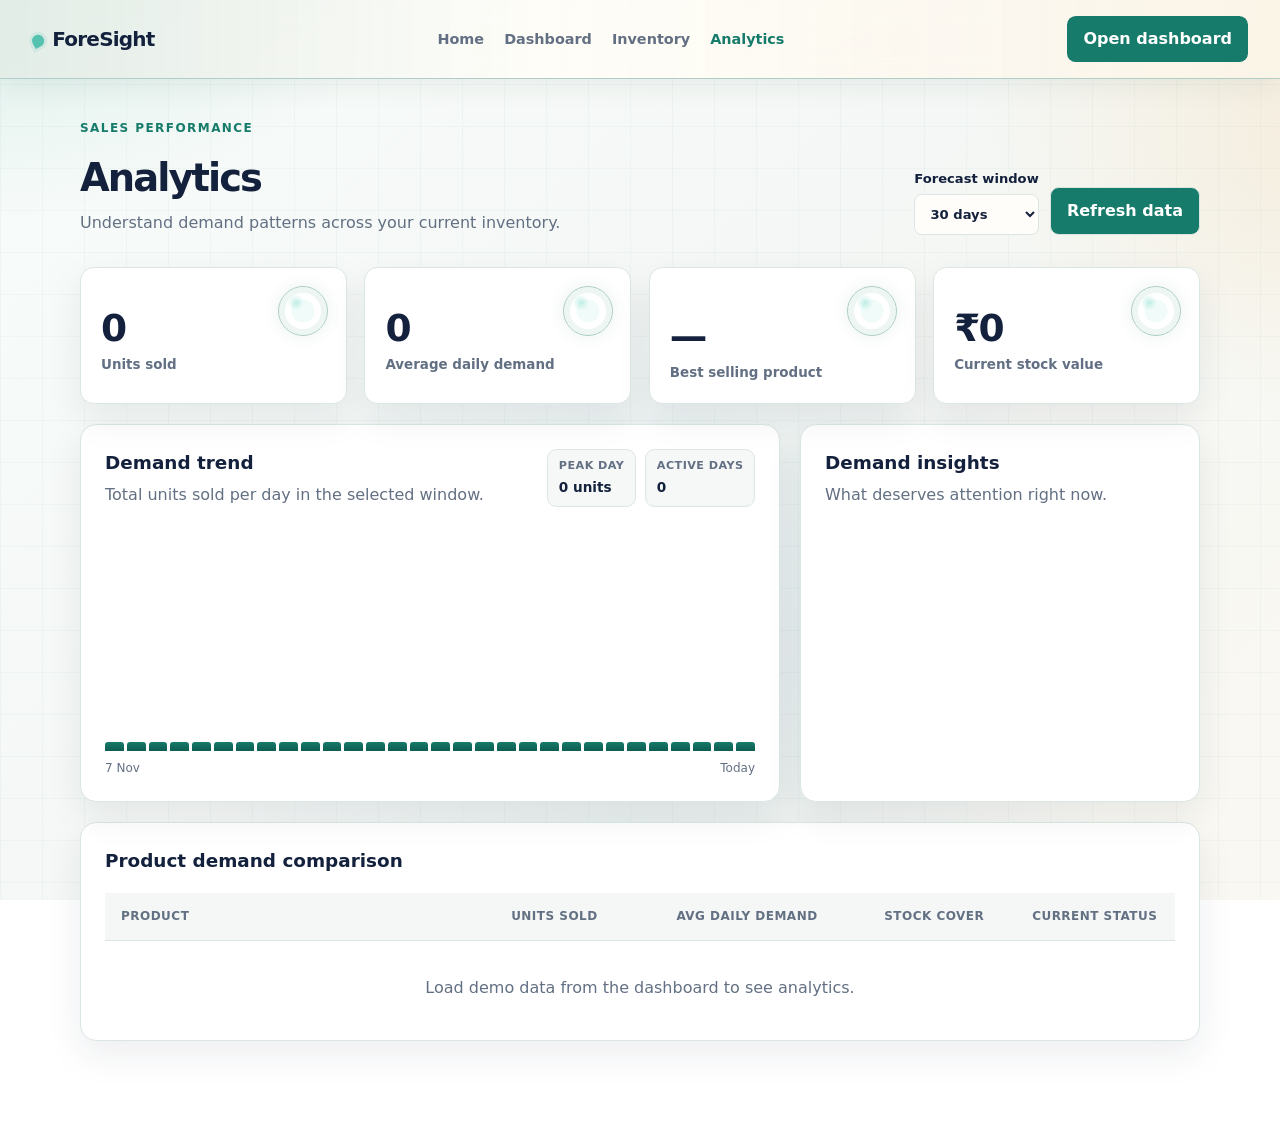
==== commit 3855eca0: "Dynamic sales and demand insights" ====
--- a/ForeSight/analytics.html
+++ b/ForeSight/analytics.html
@@ -28,15 +28,20 @@
           <h1>Analytics</h1>
           <p>Understand demand patterns across your current inventory.</p>
         </div>
-        <label class="window-picker" for="analytics-window"
-          >Forecast window
-          <select id="analytics-window">
-            <option value="7">7 days</option>
-            <option value="14">14 days</option>
-            <option value="30" selected>30 days</option>
-            <option value="60">60 days</option>
-          </select></label
-        >
+        <div class="analytics-controls">
+          <label class="window-picker" for="analytics-window"
+            >Forecast window
+            <select id="analytics-window">
+              <option value="7">7 days</option>
+              <option value="14">14 days</option>
+              <option value="30" selected>30 days</option>
+              <option value="60">60 days</option>
+            </select></label
+          >
+          <button id="analytics-refresh" class="button-secondary" type="button">
+            Refresh data
+          </button>
+        </div>
       </header>
       <section class="summary-grid">
         <article class="summary-card">
@@ -58,24 +63,46 @@
       </section>
       <section class="analytics-layout">
         <section class="workspace-card">
-          <h2>Demand trend</h2>
-          <p>Total units sold per day in the selected window.</p>
+          <div class="analytics-card-heading">
+            <div>
+              <h2>Demand trend</h2>
+              <p>Total units sold per day in the selected window.</p>
+            </div>
+            <div class="trend-summary">
+              <span><small>Peak day</small><strong id="trend-peak">0 units</strong></span>
+              <span><small>Active days</small><strong id="trend-active-days">0</strong></span>
+            </div>
+          </div>
           <div id="trend-chart" class="trend-chart"></div>
+          <div class="trend-axis"><span id="trend-start">—</span><span>Today</span></div>
         </section>
         <section class="workspace-card">
-          <h2>Demand insights</h2>
+          <div class="analytics-card-heading">
+            <div>
+              <h2>Demand insights</h2>
+              <p>What deserves attention right now.</p>
+            </div>
+          </div>
           <div id="insights-list" class="insights-list"></div>
         </section>
       </section>
-      <section class="workspace-card">
+      <section class="workspace-card analytics-table-card">
         <h2>Product demand comparison</h2>
         <div class="table-scroll">
-          <table>
+          <table class="analytics-comparison-table">
+            <colgroup>
+              <col class="analytics-product-column" />
+              <col class="analytics-units-column" />
+              <col class="analytics-demand-column" />
+              <col class="analytics-cover-column" />
+              <col class="analytics-status-column" />
+            </colgroup>
             <thead>
               <tr>
                 <th>Product</th>
+                <th>Units sold</th>
                 <th>Avg daily demand</th>
-                <th>Demand variability</th>
+                <th>Stock cover</th>
                 <th>Current status</th>
               </tr>
             </thead>
--- a/ForeSight/style.css
+++ b/ForeSight/style.css
@@ -639,6 +639,49 @@
   gap: 1.25rem;
   grid-template-columns: 1.4fr 0.8fr;
 }
+.analytics-controls {
+  align-items: end;
+  display: flex;
+  flex-wrap: wrap;
+  gap: 0.7rem;
+}
+.analytics-controls .button-secondary {
+  min-height: 42px;
+}
+.analytics-card-heading {
+  align-items: start;
+  display: flex;
+  gap: 1rem;
+  justify-content: space-between;
+}
+.analytics-card-heading p {
+  color: var(--muted);
+  margin: 0.35rem 0 0;
+}
+.trend-summary {
+  display: flex;
+  gap: 0.6rem;
+}
+.trend-summary span {
+  background: color-mix(in srgb, var(--canvas) 80%, transparent);
+  border: 1px solid var(--line);
+  border-radius: 0.6rem;
+  display: grid;
+  gap: 0.15rem;
+  padding: 0.5rem 0.65rem;
+}
+.trend-summary small,
+.insight-item span,
+.product-metrics small {
+  color: var(--muted);
+  font-size: 0.7rem;
+  font-weight: 800;
+  letter-spacing: 0.04em;
+  text-transform: uppercase;
+}
+.trend-summary strong {
+  font-size: 0.85rem;
+}
 .trend-chart {
   align-items: end;
   display: flex;
@@ -646,22 +689,49 @@
   height: 220px;
   margin-top: 1.5rem;
 }
+.trend-axis {
+  color: var(--muted);
+  display: flex;
+  font-size: 0.75rem;
+  justify-content: space-between;
+  margin-top: 0.5rem;
+}
 .trend-chart span {
   background: linear-gradient(to top, var(--brand-dark), var(--brand));
   border-radius: 3px 3px 0 0;
   flex: 1;
   min-width: 2px;
+  transform-origin: bottom;
+  transition:
+    background 0.18s ease,
+    filter 0.18s ease,
+    transform 0.18s ease;
+}
+.trend-chart span:hover {
+  background: linear-gradient(to top, var(--brand), #8be4d3);
+  filter: drop-shadow(0 0 7px color-mix(in srgb, var(--brand) 55%, transparent));
+  transform: translateY(-6px) scaleX(1.08);
 }
 .insights-list {
   display: grid;
   gap: 0.7rem;
   margin-top: 1rem;
 }
-.insights-list p {
-  background: var(--canvas);
-  border-radius: 0.55rem;
-  margin: 0;
+.insight-item {
+  background: color-mix(in srgb, var(--canvas) 80%, transparent);
+  border: 1px solid var(--line);
+  border-left: 3px solid var(--brand);
+  border-radius: 0.65rem;
+  display: grid;
+  gap: 0.25rem;
   padding: 0.85rem;
+}
+.insight-item strong {
+  font-size: 0.95rem;
+}
+.insight-item small {
+  color: var(--muted);
+  line-height: 1.4;
 }
 .window-picker {
   display: grid;
@@ -919,15 +989,21 @@
     box-shadow 0.18s ease;
 }
 .summary-card::after {
-  border: 8px solid var(--line);
+  background:
+    radial-gradient(circle at 35% 32%, rgba(105, 214, 193, 0.4), transparent 18%),
+    radial-gradient(circle at 50% 50%, rgba(105, 214, 193, 0.1) 0 33%, transparent 35%);
+  border: 1px solid color-mix(in srgb, var(--brand) 26%, var(--line));
   border-radius: 50%;
+  box-shadow:
+    inset 0 0 0 6px color-mix(in srgb, var(--brand) 7%, transparent),
+    0 0 20px color-mix(in srgb, var(--brand) 10%, transparent);
   content: "";
-  height: 34px;
-  opacity: 0.75;
+  height: 48px;
+  opacity: 0.95;
   position: absolute;
   right: 1.1rem;
   top: 1.1rem;
-  width: 34px;
+  width: 48px;
 }
 .summary-card:hover {
   box-shadow: 0 18px 34px rgba(20, 33, 61, 0.12);
@@ -1616,6 +1692,59 @@
   visibility: visible !important;
 }
 
+/* The dashboard table is edge-to-edge, while Analytics needs breathing room. */
+main.app-page .analytics-layout .workspace-card,
+main.app-page .analytics-layout + .workspace-card {
+  padding: 1.5rem;
+}
+
+/* Keep the Analytics comparison table easy to scan from left to right. */
+.analytics-table-card > h2 {
+  margin-bottom: 1.15rem;
+}
+.analytics-comparison-table {
+  min-width: 760px;
+  table-layout: fixed;
+}
+.analytics-comparison-table th:first-child,
+.analytics-comparison-table td:first-child {
+  text-align: left;
+  width: 34%;
+}
+.analytics-comparison-table th:nth-child(2),
+.analytics-comparison-table td:nth-child(2) {
+  text-align: center;
+  width: 16%;
+}
+.analytics-comparison-table th:nth-child(3),
+.analytics-comparison-table td:nth-child(3) {
+  text-align: center;
+  width: 20%;
+}
+.analytics-comparison-table th:nth-child(4),
+.analytics-comparison-table td:nth-child(4) {
+  text-align: center;
+  width: 15%;
+}
+.analytics-comparison-table th:nth-child(5),
+.analytics-comparison-table td:nth-child(5) {
+  text-align: center;
+  width: 15%;
+}
+.analytics-product-column {
+  width: 34%;
+}
+.analytics-units-column {
+  width: 16%;
+}
+.analytics-demand-column {
+  width: 20%;
+}
+.analytics-cover-column,
+.analytics-status-column {
+  width: 15%;
+}
+
 /* Status names are used on both rows and badges. Reset rows to normal table rows. */
 tr.status-reorder,
 tr.status-low,
